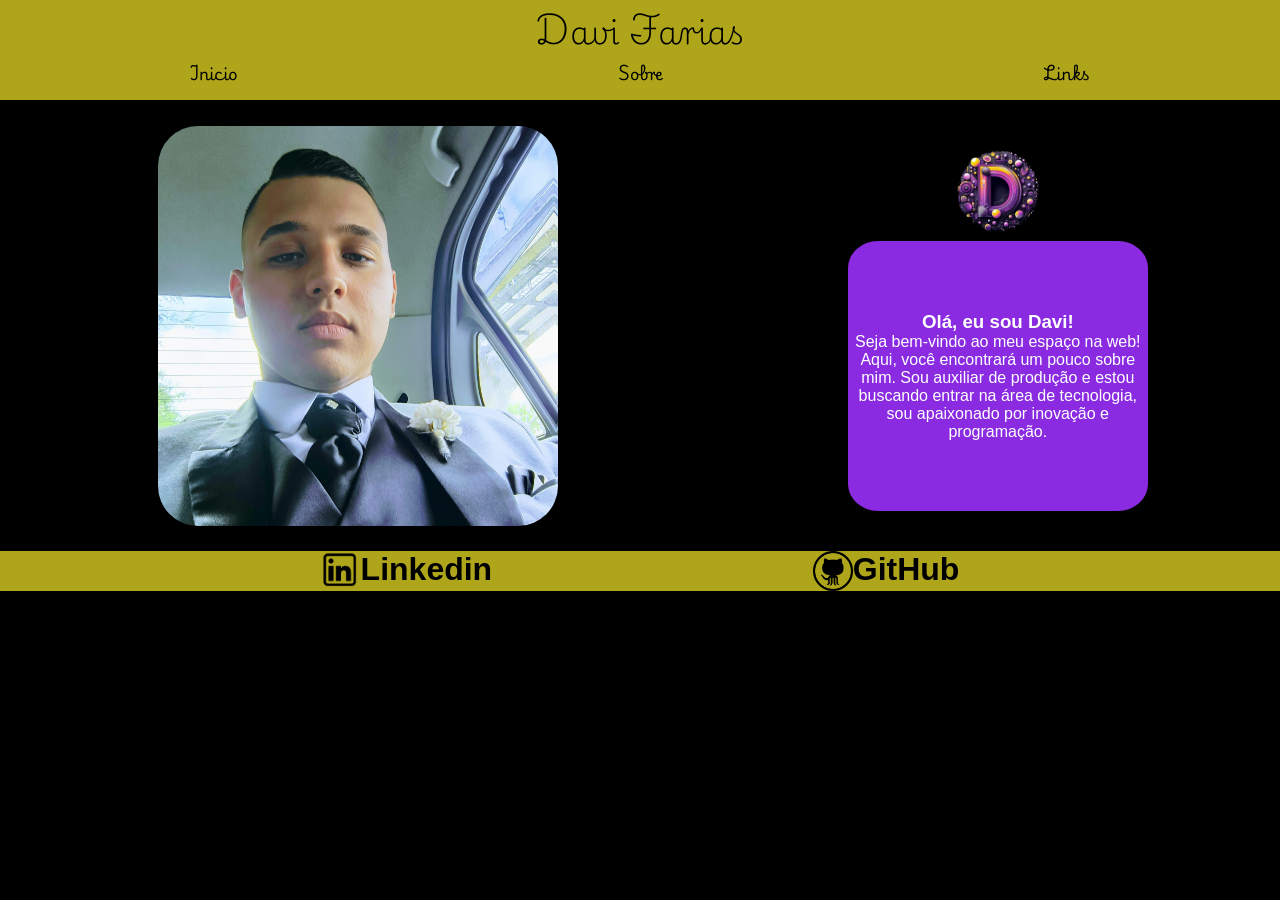
==== index.html @ 25b7ad3e "Add files via upload" ====
<!DOCTYPE html>
<html lang="pt-br">
<head>

    <meta charset="UTF-8">
    <meta name="viewport" content="width=device-width, initial-scale=1.0">
    <title>Davi Farias</title>
    <link rel="shortcut icon" href="img/Logo.png" type="image/x-icon">
    <link rel="stylesheet" href="style.css">
    <link rel="preconnect" href="https://fonts.googleapis.com">
    <link rel="preconnect" href="https://fonts.gstatic.com" crossorigin>
    <link href="https://fonts.googleapis.com/css2?family=Playwrite+HU:wght@100..400&display=swap" rel="stylesheet">

</head>

<body>

    <header>

<h1 class="topodavi">Davi Farias</h1>

<div class="topobotoes">

<a href="index.html"><h2 class="inicio">Inicio</h2></a>

<a href="sobre.html"><h2 class="sobre">Sobre</h2></a>

<a href="https://linktr.ee/DaviFariass?utm_source=linktree_admin_share"><h2 class="links">Links</h2></a>

</div>

    </header>
    
<div class="fotoetexto">

<img src="img/fotodavi.jpg" alt="" class="imagemdavi">

<div class="textoelogo">
<img src="img/Logo.png" alt="" class="logoinicio">

<div class="quadradoinicio">
    <h3>Olá, eu sou Davi!</h3>

    <p>Seja bem-vindo ao meu espaço na web! Aqui, você encontrará um pouco sobre mim. Sou auxiliar de produção e estou buscando entrar na área de tecnologia, sou apaixonado por inovação e programação.</p>
</div>
</div>
</div>

<footer>

<div class="ajustelinkedin">
    <img src="img/linkedinicon.png" alt="" class="iconlinkedin">
    <a href="https://www.linkedin.com/in/davi-farias-097b5b216/"><h1 class="linkedin">Linkedin</h1></a>
</div>

<div class="ajustegithub">
    <img src="img/iconegithub.png" alt="" class="icongit">
    <a href="https://github.com/DaviFariass?utm_medium=social&utm_source=heylink.me"><h1 class="github">GitHub</h1></a>
</div>

</footer>

</body>
</html>
---- style.css ----
*{
     margin: 0%;
    padding: 0%;
    box-sizing: border-box;
    
}

body {
    background-color: rgb(0, 0, 0);
    margin: 0%;
    padding: 0%;
    box-sizing: border-box;
}

header {
    background-color: rgb(175, 165, 27);
    width: 100%;
    height: 100px;
    margin: 0%;
    padding: 0%;
    box-sizing: border-box;
    
}

.topodavi {
    font-family: "Playwrite HU", cursive;
    font-optical-sizing: auto;
    font-weight: 200;
    font-style: normal;
    text-align: center;
  }

  .inicio {
    font-family: "Playwrite HU", cursive;
    font-weight: 500;
    font-size: medium;
  }
  .sobre{
    font-family: "Playwrite HU", cursive;
    font-weight: 500;
    font-size: medium;
  }

  .links {
    font-family: "Playwrite HU", cursive;
    font-weight: 500;
    font-size: medium;
  }

.topobotoes {
    display: flex;
    justify-content: space-around;
    align-items: flex-end;
}

a{ 
    text-decoration: none;
    color: black;
}

.imagemdavi {
    height: 400px;
    width: 400px;
    margin: 2%;
    border-radius: 10%;

}

.logoinicio {
    height: 100px;
    width: 100px;
}

.quadradoinicio {
    height: 270px;
    width: 300px;
    color: rgb(255, 255, 255);
    background-color: blueviolet;
    border-radius: 10%;
    text-align: center;
    display: flex;
    flex-direction: column;
    align-items: center;
    justify-content: center;
    font-family:'Gill Sans', 'Gill Sans MT', Calibri, 'Trebuchet MS', sans-serif;
}

.textoelogo {
    display: flex;
    flex-direction: column;
    align-items: center;
}

.fotoetexto {
    display: flex;
    justify-content:space-around;
    align-items: center;
}
  
.linkedin {
    color: rgb(0, 0, 0);
}

footer{
    display: flex;
    background-color: rgb(175, 165, 27);
    justify-content: space-evenly;
    font-family:'Gill Sans', 'Gill Sans MT', Calibri, 'Trebuchet MS', sans-serif;
}

.github {
    color: rgb(0, 0, 0);

}

.iconlinkedin {
    height: 40px;
    width: 40px;
}

.icongit {
    height: 40px;
    width: 40px;
}

.ajustelinkedin {
    display: flex;
}

.ajustegithub {
    display: flex;
}

.lateralesquerda {
    flex-direction: column;
    display: flex;
    color: white;
    font-size: x-small;
    font-family:'Gill Sans', 'Gill Sans MT', Calibri, 'Trebuchet MS', sans-serif;
    height: 120px;
    width: 160px;
    background-color: blueviolet;
    border-radius: 10%;
    align-items: center;
    justify-content: center;
}

main {
    margin: 10px;
    display: flex;
    justify-content: space-around;
    align-items: center;

}

.lateraldireita {
    display: flex;
    flex-direction: column;
    align-items: center;
    justify-content: center;
    font-size: x-small;
    color: white;
    height: 120px;
    width: 160px;
    background-color: blueviolet;
    border-radius: 10%;
    font-family:'Gill Sans', 'Gill Sans MT', Calibri, 'Trebuchet MS', sans-serif;
}

.biografia{
    display: flex;
    flex-direction: column;
    align-items: center;
    justify-content: center;
    font-size: x-small;
    color: white;
    height: 320px;
    width: 380px;
    background-color: blueviolet;
    border-radius: 10%;
    font-family:'Gill Sans', 'Gill Sans MT', Calibri, 'Trebuchet MS', sans-serif;
}

.centro{
    display: flex;
    flex-direction: column;
    align-items: center;
    justify-content: center;
    font-size: x-small;
    color: white;
    height: 200px;
    width: 170px;
    background-color: blueviolet;
    border-radius: 10%;
    font-family:'Gill Sans', 'Gill Sans MT', Calibri, 'Trebuchet MS', sans-serif;
}

.projeto{
    display: flex;
    flex-direction: column;
    align-items: center;
    justify-content: center;
    font-size: x-small;
    color: white;
    height: 200px;
    width: 170px;
    background-color: blueviolet;
    border-radius: 10%;
    font-family:'Gill Sans', 'Gill Sans MT', Calibri, 'Trebuchet MS', sans-serif;
}
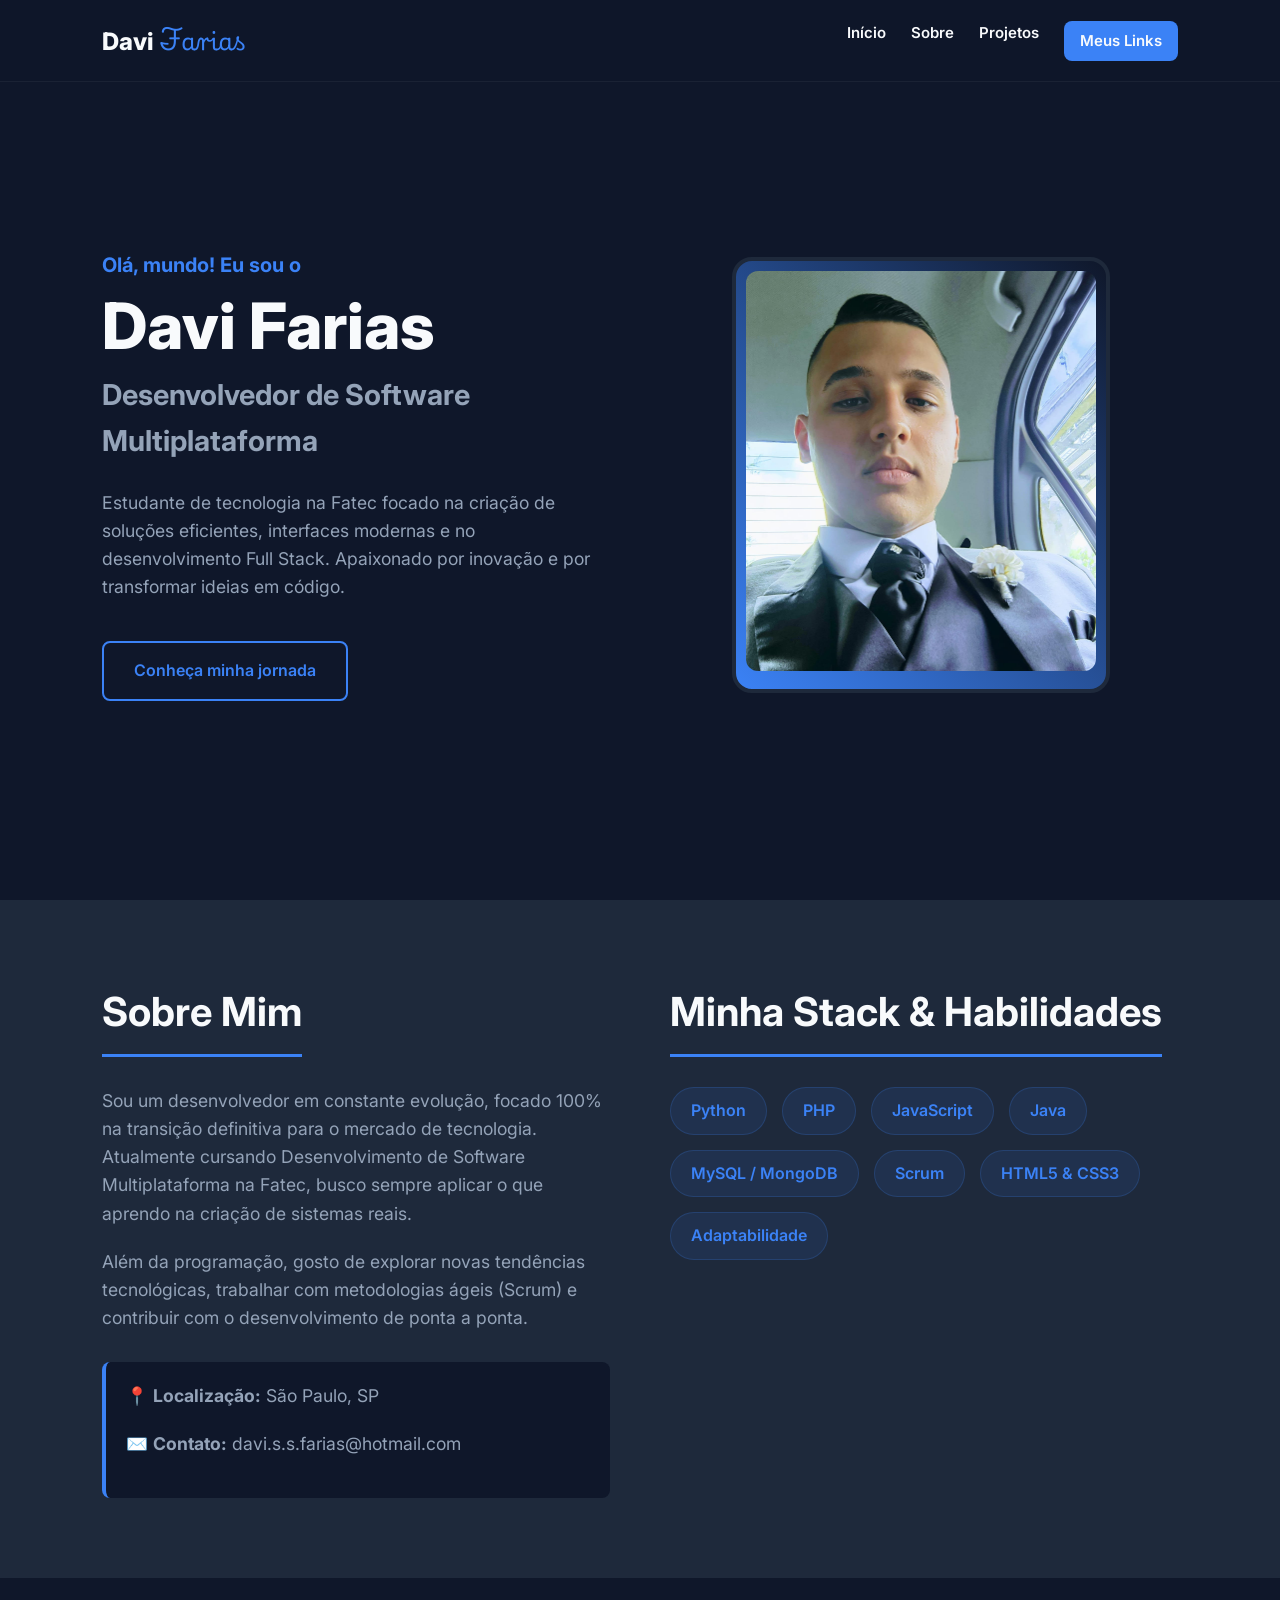
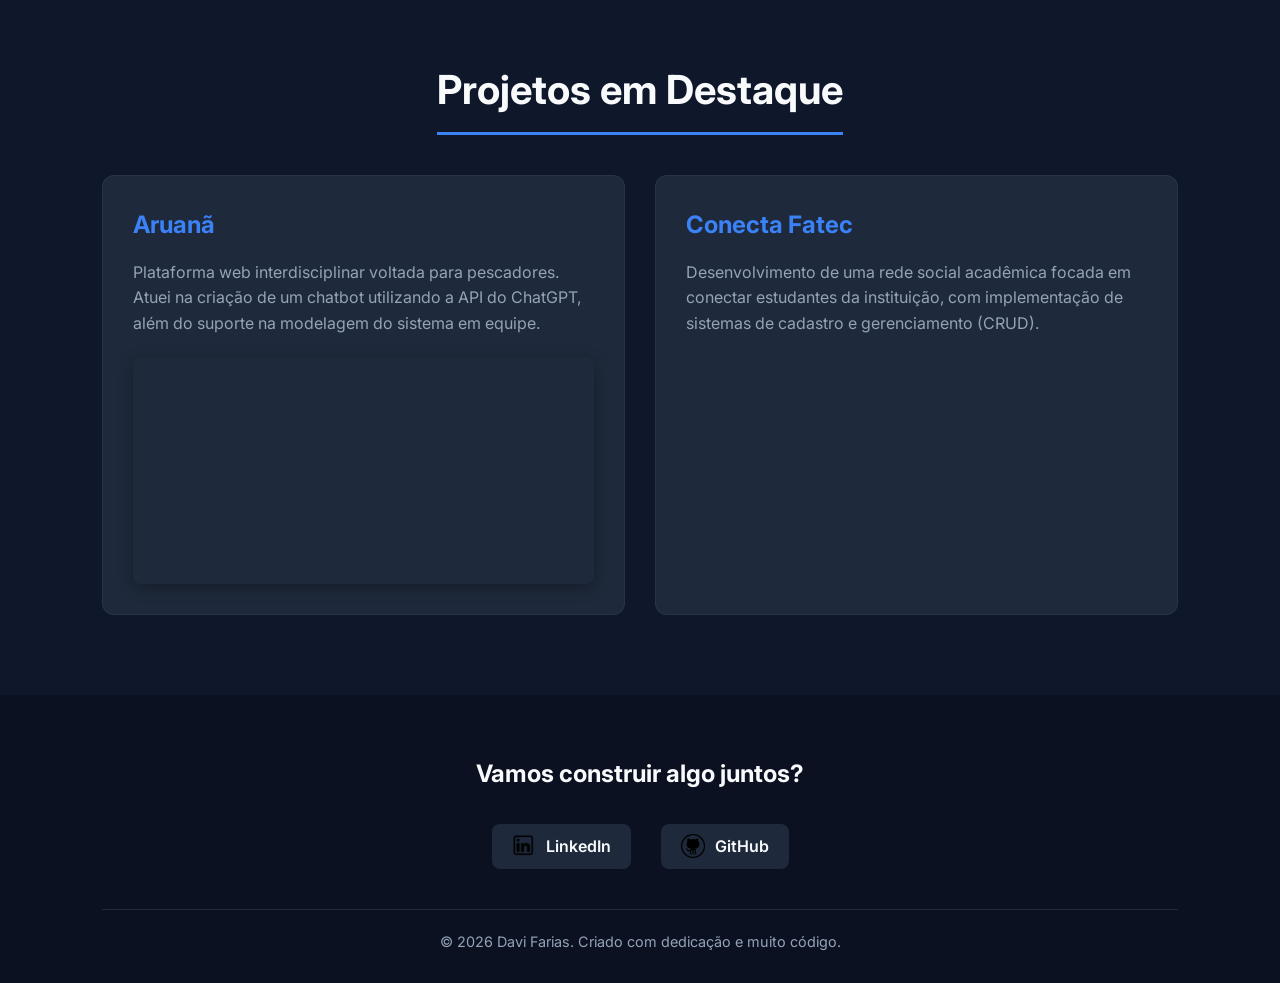
==== commit eaca4f86: "Feat: Atualiza portfólio com design moderno, nova logo e vídeo do Aruanã" ====
--- a/index.html
+++ b/index.html
@@ -1,64 +1,109 @@
 <!DOCTYPE html>
 <html lang="pt-br">
 <head>
-
     <meta charset="UTF-8">
     <meta name="viewport" content="width=device-width, initial-scale=1.0">
-    <title>Davi Farias</title>
+    <title>Davi Farias | Desenvolvedor de Software</title>
     <link rel="shortcut icon" href="img/Logo.png" type="image/x-icon">
     <link rel="stylesheet" href="style.css">
+    
     <link rel="preconnect" href="https://fonts.googleapis.com">
     <link rel="preconnect" href="https://fonts.gstatic.com" crossorigin>
-    <link href="https://fonts.googleapis.com/css2?family=Playwrite+HU:wght@100..400&display=swap" rel="stylesheet">
-
+    <link href="https://fonts.googleapis.com/css2?family=Inter:wght@300;400;600;800&family=Playwrite+HU:wght@100..400&display=swap" rel="stylesheet">
 </head>
-
 <body>
 
-    <header>
+    <header class="header-nav">
+        <h1 class="logo-text">Davi<span>Farias</span></h1>
+        <nav class="topobotoes">
+            <a href="#inicio" class="nav-link">Início</a>
+            <a href="#sobre" class="nav-link">Sobre</a>
+            <a href="#projetos" class="nav-link">Projetos</a>
+            <a href="https://linktr.ee/DaviFariass" target="_blank" class="nav-link destaque">Meus Links</a>
+        </nav>
+    </header>
 
-<h1 class="topodavi">Davi Farias</h1>
+    <section id="inicio" class="hero">
+        <div class="hero-content">
+            <div class="texto-hero">
+                <h3>Olá, mundo! Eu sou o</h3>
+                <h1 class="nome-destaque">Davi Farias</h1>
+                <h2 class="cargo-destaque">Desenvolvedor de Software Multiplataforma</h2>
+                <p>Estudante de tecnologia na Fatec focado na criação de soluções eficientes, interfaces modernas e no desenvolvimento Full Stack. Apaixonado por inovação e por transformar ideias em código.</p>
+                <a href="#sobre" class="btn-primary">Conheça minha jornada</a>
+            </div>
+            <div class="imagem-hero">
+                <div class="img-borda">
+                    <img src="img/fotodavi.jpg" alt="Foto de Davi Farias" class="imagemdavi">
+                </div>
+            </div>
+        </div>
+    </section>
 
-<div class="topobotoes">
+    <section id="sobre" class="sobre-mim">
+        <div class="container-sobre">
+            <div class="coluna-bio">
+                <h2 class="titulo-secao">Sobre Mim</h2>
+                <p>Sou um desenvolvedor em constante evolução, focado 100% na transição definitiva para o mercado de tecnologia. Atualmente cursando Desenvolvimento de Software Multiplataforma na Fatec, busco sempre aplicar o que aprendo na criação de sistemas reais.</p>
+                <p>Além da programação, gosto de explorar novas tendências tecnológicas, trabalhar com metodologias ágeis (Scrum) e contribuir com o desenvolvimento de ponta a ponta.</p>
+                
+                <div class="info-contato">
+                    <p>📍 <strong>Localização:</strong> São Paulo, SP</p>
+                    <p>✉️ <strong>Contato:</strong> davi.s.s.farias@hotmail.com</p>
+                </div>
+            </div>
 
-<a href="index.html"><h2 class="inicio">Inicio</h2></a>
+            <div class="coluna-habilidades">
+                <h2 class="titulo-secao">Minha Stack & Habilidades</h2>
+                <div class="skills-grid">
+                    <span class="skill-tag">Python</span>
+                    <span class="skill-tag">PHP</span>
+                    <span class="skill-tag">JavaScript</span>
+                    <span class="skill-tag">Java</span>
+                    <span class="skill-tag">MySQL / MongoDB</span>
+                    <span class="skill-tag">Scrum</span>
+                    <span class="skill-tag">HTML5 & CSS3</span>
+                    <span class="skill-tag">Adaptabilidade</span>
+                </div>
+            </div>
+        </div>
+    </section>
 
-<a href="sobre.html"><h2 class="sobre">Sobre</h2></a>
+    <section id="projetos" class="meus-projetos">
+        <h2 class="titulo-secao text-center">Projetos em Destaque</h2>
+        <div class="cards-projetos">
+            
+            <div class="card">
+                <h3>Aruanã</h3>
+                <p>Plataforma web interdisciplinar voltada para pescadores. Atuei na criação de um chatbot utilizando a API do ChatGPT, além do suporte na modelagem do sistema em equipe.</p>
+                
+                <div style="margin-top: 20px; border-radius: 8px; overflow: hidden; box-shadow: 0 4px 15px rgba(0,0,0,0.3);">
+                    <iframe width="100%" height="220" src="https://www.youtube.com/embed/z2SAfIHjYZk" title="Projeto Aruanã" frameborder="0" allow="accelerometer; autoplay; clipboard-write; encrypted-media; gyroscope; picture-in-picture; web-share" allowfullscreen></iframe>
+                </div>
+            </div>
 
-<a href="https://linktr.ee/DaviFariass?utm_source=linktree_admin_share"><h2 class="links">Links</h2></a>
+            <div class="card">
+                <h3>Conecta Fatec</h3>
+                <p>Desenvolvimento de uma rede social acadêmica focada em conectar estudantes da instituição, com implementação de sistemas de cadastro e gerenciamento (CRUD).</p>
+            </div>
 
-</div>
+        </div>
+    </section>
 
-    </header>
-    
-<div class="fotoetexto">
-
-<img src="img/fotodavi.jpg" alt="" class="imagemdavi">
-
-<div class="textoelogo">
-<img src="img/Logo.png" alt="" class="logoinicio">
-
-<div class="quadradoinicio">
-    <h3>Olá, eu sou Davi!</h3>
-
-    <p>Seja bem-vindo ao meu espaço na web! Aqui, você encontrará um pouco sobre mim. Sou auxiliar de produção e estou buscando entrar na área de tecnologia, sou apaixonado por inovação e programação.</p>
-</div>
-</div>
-</div>
-
-<footer>
-
-<div class="ajustelinkedin">
-    <img src="img/linkedinicon.png" alt="" class="iconlinkedin">
-    <a href="https://www.linkedin.com/in/davi-farias-097b5b216/"><h1 class="linkedin">Linkedin</h1></a>
-</div>
-
-<div class="ajustegithub">
-    <img src="img/iconegithub.png" alt="" class="icongit">
-    <a href="https://github.com/DaviFariass?utm_medium=social&utm_source=heylink.me"><h1 class="github">GitHub</h1></a>
-</div>
-
-</footer>
+    <footer>
+        <div class="footer-content">
+            <h2>Vamos construir algo juntos?</h2>
+            <div class="redes-sociais">
+                <a href="https://www.linkedin.com/in/davi-farias-097b5b216/" target="_blank" class="social-link">
+                    <img src="img/linkedinicon.png" alt="LinkedIn" class="icon"> LinkedIn
+                </a>
+                <a href="https://github.com/DaviFariass" target="_blank" class="social-link">
+                    <img src="img/iconegithub.png" alt="GitHub" class="icon"> GitHub
+                </a>
+            </div>
+            <p class="copyright">&copy; 2026 Davi Farias. Criado com dedicação e muito código.</p>
+        </div>
+    </footer>
 
 </body>
 </html>
--- a/style.css
+++ b/style.css
@@ -1,210 +1,331 @@
-*{
-     margin: 0%;
-    padding: 0%;
+/* RESET BÁSICO */
+* {
+    margin: 0;
+    padding: 0;
     box-sizing: border-box;
+    scroll-behavior: smooth;
+}
+
+:root {
+    --bg-color: #0f172a; /* Azul muito escuro */
+    --surface-color: #1e293b;
+    --primary-color: #3b82f6; /* Azul vibrante */
+    --text-main: #f8fafc;
+    --text-muted: #94a3b8;
+}
+
+body {
+    background-color: var(--bg-color);
+    color: var(--text-main);
+    font-family: 'Inter', sans-serif;
+    line-height: 1.6;
+}
+
+/* HEADER / NAVEGAÇÃO */
+.header-nav {
+    display: flex;
+    justify-content: space-between;
+    align-items: center;
+    padding: 20px 8%;
+    background-color: rgba(15, 23, 42, 0.9);
+    backdrop-filter: blur(10px);
+    position: fixed;
+    width: 100%;
+    top: 0;
+    z-index: 1000;
+    border-bottom: 1px solid rgba(255,255,255,0.05);
+}
+
+.logo-text {
+    font-size: 24px;
+    font-weight: 800;
+}
+
+.logo-text span {
+    color: var(--primary-color);
+    font-family: 'Playwrite HU', cursive;
+    margin-left: 5px;
+    font-weight: normal;
+}
+
+.topobotoes {
+    display: flex;
+    gap: 25px;
+}
+
+.nav-link {
+    color: var(--text-main);
+    text-decoration: none;
+    font-weight: 600;
+    font-size: 15px;
+    transition: 0.3s;
+}
+
+.nav-link:hover {
+    color: var(--primary-color);
+}
+
+.nav-link.destaque {
+    background-color: var(--primary-color);
+    padding: 8px 16px;
+    border-radius: 8px;
+}
+
+.nav-link.destaque:hover {
+    background-color: #2563eb;
+    color: white;
+}
+
+/* SEÇÃO HERO (INÍCIO) */
+.hero {
+    min-height: 100vh;
+    display: flex;
+    align-items: center;
+    padding: 100px 8% 50px;
+}
+
+.hero-content {
+    display: flex;
+    align-items: center;
+    justify-content: space-between;
+    width: 100%;
+    gap: 50px;
+}
+
+.texto-hero {
+    flex: 1;
+}
+
+.texto-hero h3 {
+    color: var(--primary-color);
+    font-size: 20px;
+    margin-bottom: 10px;
+}
+
+.nome-destaque {
+    font-size: 4rem;
+    font-weight: 800;
+    line-height: 1.1;
+    margin-bottom: 10px;
+}
+
+.cargo-destaque {
+    font-size: 1.8rem;
+    color: var(--text-muted);
+    margin-bottom: 25px;
+}
+
+.texto-hero p {
+    font-size: 1.1rem;
+    color: var(--text-muted);
+    margin-bottom: 40px;
+    max-width: 600px;
+}
+
+.btn-primary {
+    display: inline-block;
+    padding: 15px 30px;
+    background-color: transparent;
+    border: 2px solid var(--primary-color);
+    color: var(--primary-color);
+    text-decoration: none;
+    font-weight: 600;
+    border-radius: 8px;
+    transition: 0.3s;
+}
+
+.btn-primary:hover {
+    background-color: var(--primary-color);
+    color: white;
+    box-shadow: 0 0 20px rgba(59, 130, 246, 0.4);
+}
+
+.imagem-hero {
+    flex: 1;
+    display: flex;
+    justify-content: center;
+}
+
+.img-borda {
+    border: 4px solid var(--surface-color);
+    border-radius: 20px;
+    padding: 10px;
+    background: linear-gradient(45deg, var(--primary-color), transparent);
+}
+
+.imagemdavi {
+    width: 350px;
+    height: 400px;
+    object-fit: cover;
+    border-radius: 12px;
+}
+
+/* TÍTULOS DE SEÇÃO */
+.titulo-secao {
+    font-size: 2.5rem;
+    margin-bottom: 30px;
+    color: var(--text-main);
+    border-bottom: 3px solid var(--primary-color);
+    display: inline-block;
+    padding-bottom: 10px;
+}
+
+.text-center {
+    display: block;
+    text-align: center;
+    margin: 0 auto 40px;
+    width: fit-content;
+}
+
+/* SOBRE MIM */
+.sobre-mim {
+    padding: 80px 8%;
+    background-color: var(--surface-color);
+}
+
+.container-sobre {
+    display: flex;
+    gap: 60px;
+}
+
+.coluna-bio, .coluna-habilidades {
+    flex: 1;
+}
+
+.coluna-bio p {
+    color: var(--text-muted);
+    margin-bottom: 20px;
+    font-size: 1.1rem;
+}
+
+.info-contato {
+    margin-top: 30px;
+    background-color: var(--bg-color);
+    padding: 20px;
+    border-radius: 8px;
+    border-left: 4px solid var(--primary-color);
+}
+
+.skills-grid {
+    display: flex;
+    flex-wrap: wrap;
+    gap: 15px;
+}
+
+.skill-tag {
+    background-color: rgba(59, 130, 246, 0.1);
+    color: var(--primary-color);
+    padding: 10px 20px;
+    border-radius: 50px;
+    font-weight: 600;
+    border: 1px solid rgba(59, 130, 246, 0.2);
+    transition: 0.3s;
+}
+
+.skill-tag:hover {
+    background-color: var(--primary-color);
+    color: white;
+    transform: translateY(-3px);
+}
+
+/* PROJETOS */
+.meus-projetos {
+    padding: 80px 8%;
+}
+
+.cards-projetos {
+    display: grid;
+    grid-template-columns: repeat(auto-fit, minmax(300px, 1fr));
+    gap: 30px;
+}
+
+.card {
+    background-color: var(--surface-color);
+    padding: 30px;
+    border-radius: 12px;
+    transition: 0.3s;
+    border: 1px solid rgba(255,255,255,0.05);
+}
+
+.card:hover {
+    transform: translateY(-10px);
+    border-color: var(--primary-color);
+    box-shadow: 0 10px 30px rgba(0,0,0,0.5);
+}
+
+.card h3 {
+    color: var(--primary-color);
+    margin-bottom: 15px;
+    font-size: 1.5rem;
+}
+
+.card p {
+    color: var(--text-muted);
+}
+
+/* FOOTER */
+footer {
+    background-color: #0b1120;
+    padding: 60px 8% 30px;
+    text-align: center;
+}
+
+.footer-content h2 {
+    margin-bottom: 30px;
+}
+
+.redes-sociais {
+    display: flex;
+    justify-content: center;
+    gap: 30px;
+    margin-bottom: 40px;
+}
+
+.social-link {
+    display: flex;
+    align-items: center;
+    gap: 10px;
+    color: var(--text-main);
+    text-decoration: none;
+    font-weight: 600;
+    padding: 10px 20px;
+    background-color: var(--surface-color);
+    border-radius: 8px;
+    transition: 0.3s;
+}
+
+.social-link:hover {
+    background-color: var(--primary-color);
+}
+
+.icon {
+    width: 24px;
+    height: 24px;
+}
+
+.copyright {
+    color: var(--text-muted);
+    font-size: 0.9rem;
+    border-top: 1px solid rgba(255,255,255,0.1);
+    padding-top: 20px;
+}
+
+/* RESPONSIVIDADE (Para Celular) */
+@media (max-width: 768px) {
+    .hero-content, .container-sobre {
+        flex-direction: column;
+    }
     
-}
-
-body {
-    background-color: rgb(0, 0, 0);
-    margin: 0%;
-    padding: 0%;
-    box-sizing: border-box;
-}
-
-header {
-    background-color: rgb(175, 165, 27);
-    width: 100%;
-    height: 100px;
-    margin: 0%;
-    padding: 0%;
-    box-sizing: border-box;
+    .nome-destaque {
+        font-size: 2.5rem;
+    }
     
-}
-
-.topodavi {
-    font-family: "Playwrite HU", cursive;
-    font-optical-sizing: auto;
-    font-weight: 200;
-    font-style: normal;
-    text-align: center;
-  }
-
-  .inicio {
-    font-family: "Playwrite HU", cursive;
-    font-weight: 500;
-    font-size: medium;
-  }
-  .sobre{
-    font-family: "Playwrite HU", cursive;
-    font-weight: 500;
-    font-size: medium;
-  }
-
-  .links {
-    font-family: "Playwrite HU", cursive;
-    font-weight: 500;
-    font-size: medium;
-  }
-
-.topobotoes {
-    display: flex;
-    justify-content: space-around;
-    align-items: flex-end;
-}
-
-a{ 
-    text-decoration: none;
-    color: black;
-}
-
-.imagemdavi {
-    height: 400px;
-    width: 400px;
-    margin: 2%;
-    border-radius: 10%;
-
-}
-
-.logoinicio {
-    height: 100px;
-    width: 100px;
-}
-
-.quadradoinicio {
-    height: 270px;
-    width: 300px;
-    color: rgb(255, 255, 255);
-    background-color: blueviolet;
-    border-radius: 10%;
-    text-align: center;
-    display: flex;
-    flex-direction: column;
-    align-items: center;
-    justify-content: center;
-    font-family:'Gill Sans', 'Gill Sans MT', Calibri, 'Trebuchet MS', sans-serif;
-}
-
-.textoelogo {
-    display: flex;
-    flex-direction: column;
-    align-items: center;
-}
-
-.fotoetexto {
-    display: flex;
-    justify-content:space-around;
-    align-items: center;
-}
-  
-.linkedin {
-    color: rgb(0, 0, 0);
-}
-
-footer{
-    display: flex;
-    background-color: rgb(175, 165, 27);
-    justify-content: space-evenly;
-    font-family:'Gill Sans', 'Gill Sans MT', Calibri, 'Trebuchet MS', sans-serif;
-}
-
-.github {
-    color: rgb(0, 0, 0);
-
-}
-
-.iconlinkedin {
-    height: 40px;
-    width: 40px;
-}
-
-.icongit {
-    height: 40px;
-    width: 40px;
-}
-
-.ajustelinkedin {
-    display: flex;
-}
-
-.ajustegithub {
-    display: flex;
-}
-
-.lateralesquerda {
-    flex-direction: column;
-    display: flex;
-    color: white;
-    font-size: x-small;
-    font-family:'Gill Sans', 'Gill Sans MT', Calibri, 'Trebuchet MS', sans-serif;
-    height: 120px;
-    width: 160px;
-    background-color: blueviolet;
-    border-radius: 10%;
-    align-items: center;
-    justify-content: center;
-}
-
-main {
-    margin: 10px;
-    display: flex;
-    justify-content: space-around;
-    align-items: center;
-
-}
-
-.lateraldireita {
-    display: flex;
-    flex-direction: column;
-    align-items: center;
-    justify-content: center;
-    font-size: x-small;
-    color: white;
-    height: 120px;
-    width: 160px;
-    background-color: blueviolet;
-    border-radius: 10%;
-    font-family:'Gill Sans', 'Gill Sans MT', Calibri, 'Trebuchet MS', sans-serif;
-}
-
-.biografia{
-    display: flex;
-    flex-direction: column;
-    align-items: center;
-    justify-content: center;
-    font-size: x-small;
-    color: white;
-    height: 320px;
-    width: 380px;
-    background-color: blueviolet;
-    border-radius: 10%;
-    font-family:'Gill Sans', 'Gill Sans MT', Calibri, 'Trebuchet MS', sans-serif;
-}
-
-.centro{
-    display: flex;
-    flex-direction: column;
-    align-items: center;
-    justify-content: center;
-    font-size: x-small;
-    color: white;
-    height: 200px;
-    width: 170px;
-    background-color: blueviolet;
-    border-radius: 10%;
-    font-family:'Gill Sans', 'Gill Sans MT', Calibri, 'Trebuchet MS', sans-serif;
-}
-
-.projeto{
-    display: flex;
-    flex-direction: column;
-    align-items: center;
-    justify-content: center;
-    font-size: x-small;
-    color: white;
-    height: 200px;
-    width: 170px;
-    background-color: blueviolet;
-    border-radius: 10%;
-    font-family:'Gill Sans', 'Gill Sans MT', Calibri, 'Trebuchet MS', sans-serif;
+    .topobotoes {
+        display: none; /* Em um projeto real, aqui entraria um Menu Hambúrguer */
+    }
+    
+    .imagemdavi {
+        width: 100%;
+        height: auto;
+    }
 }
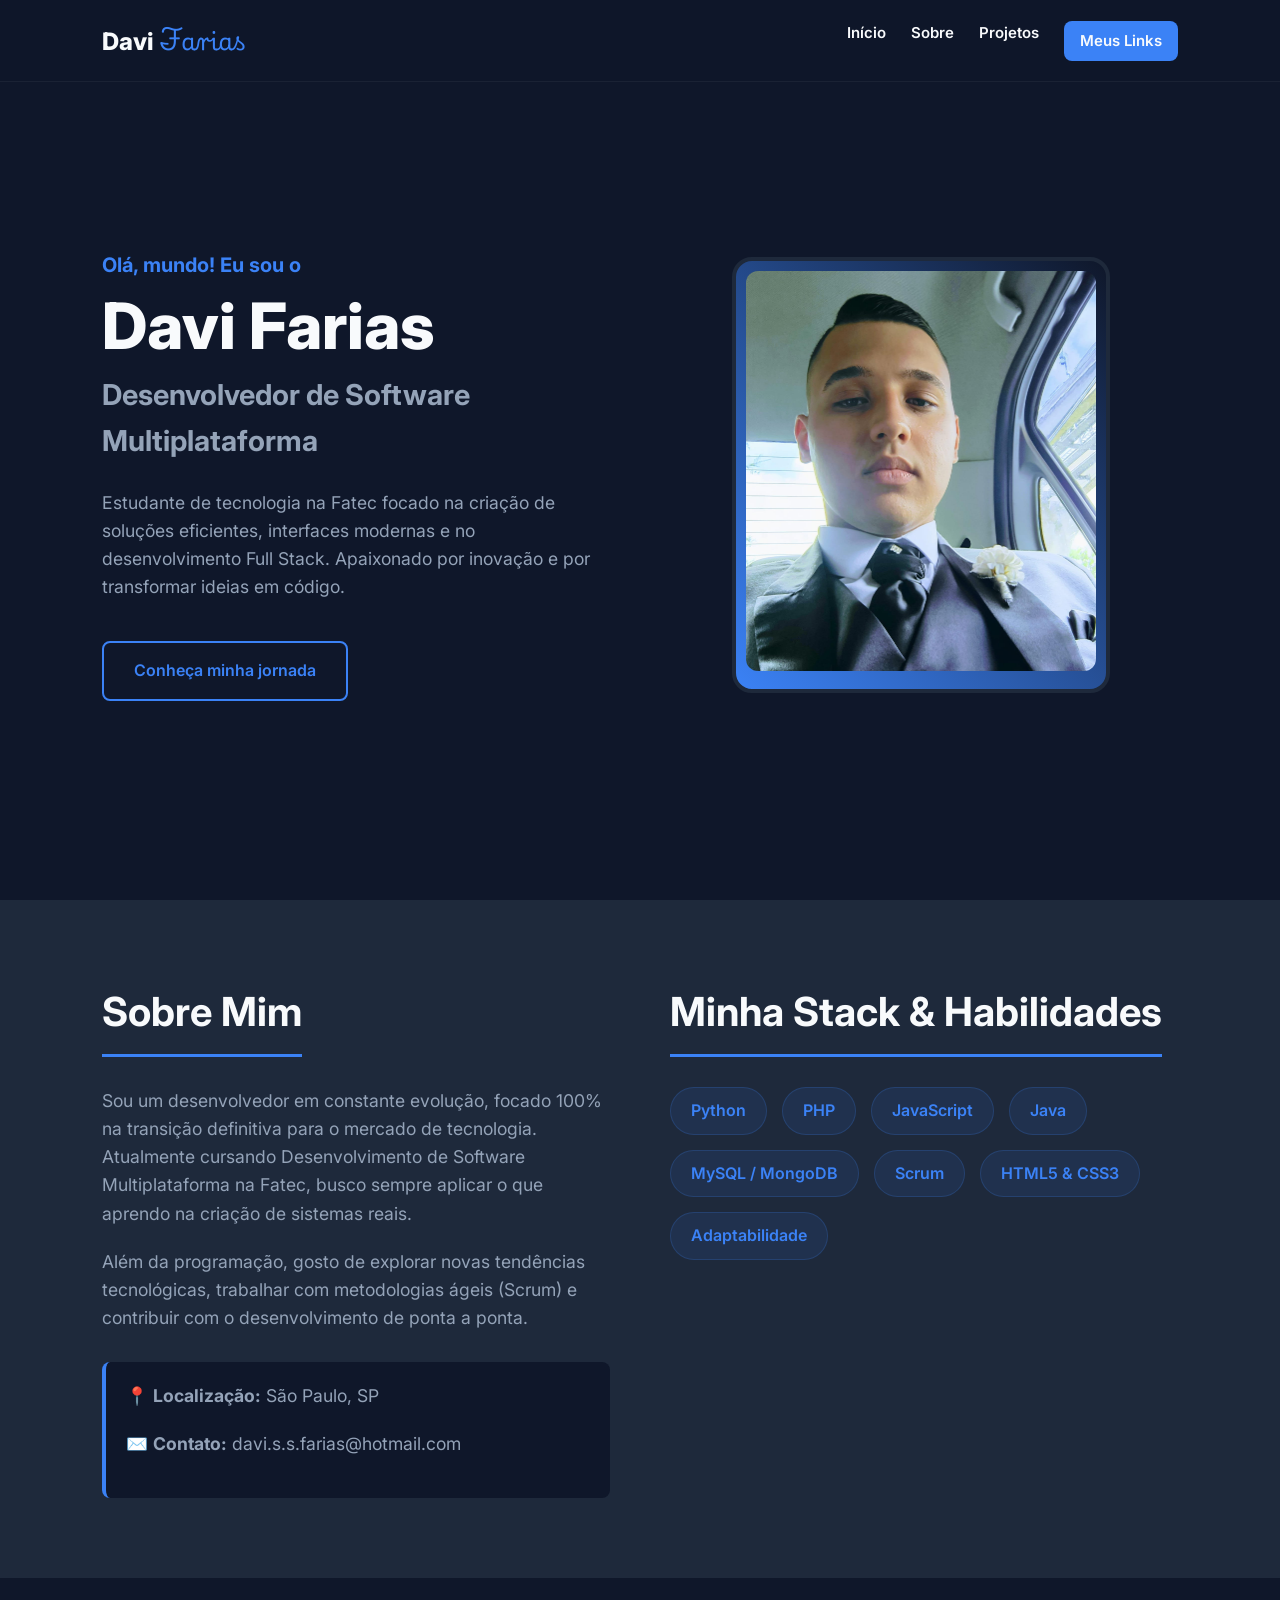
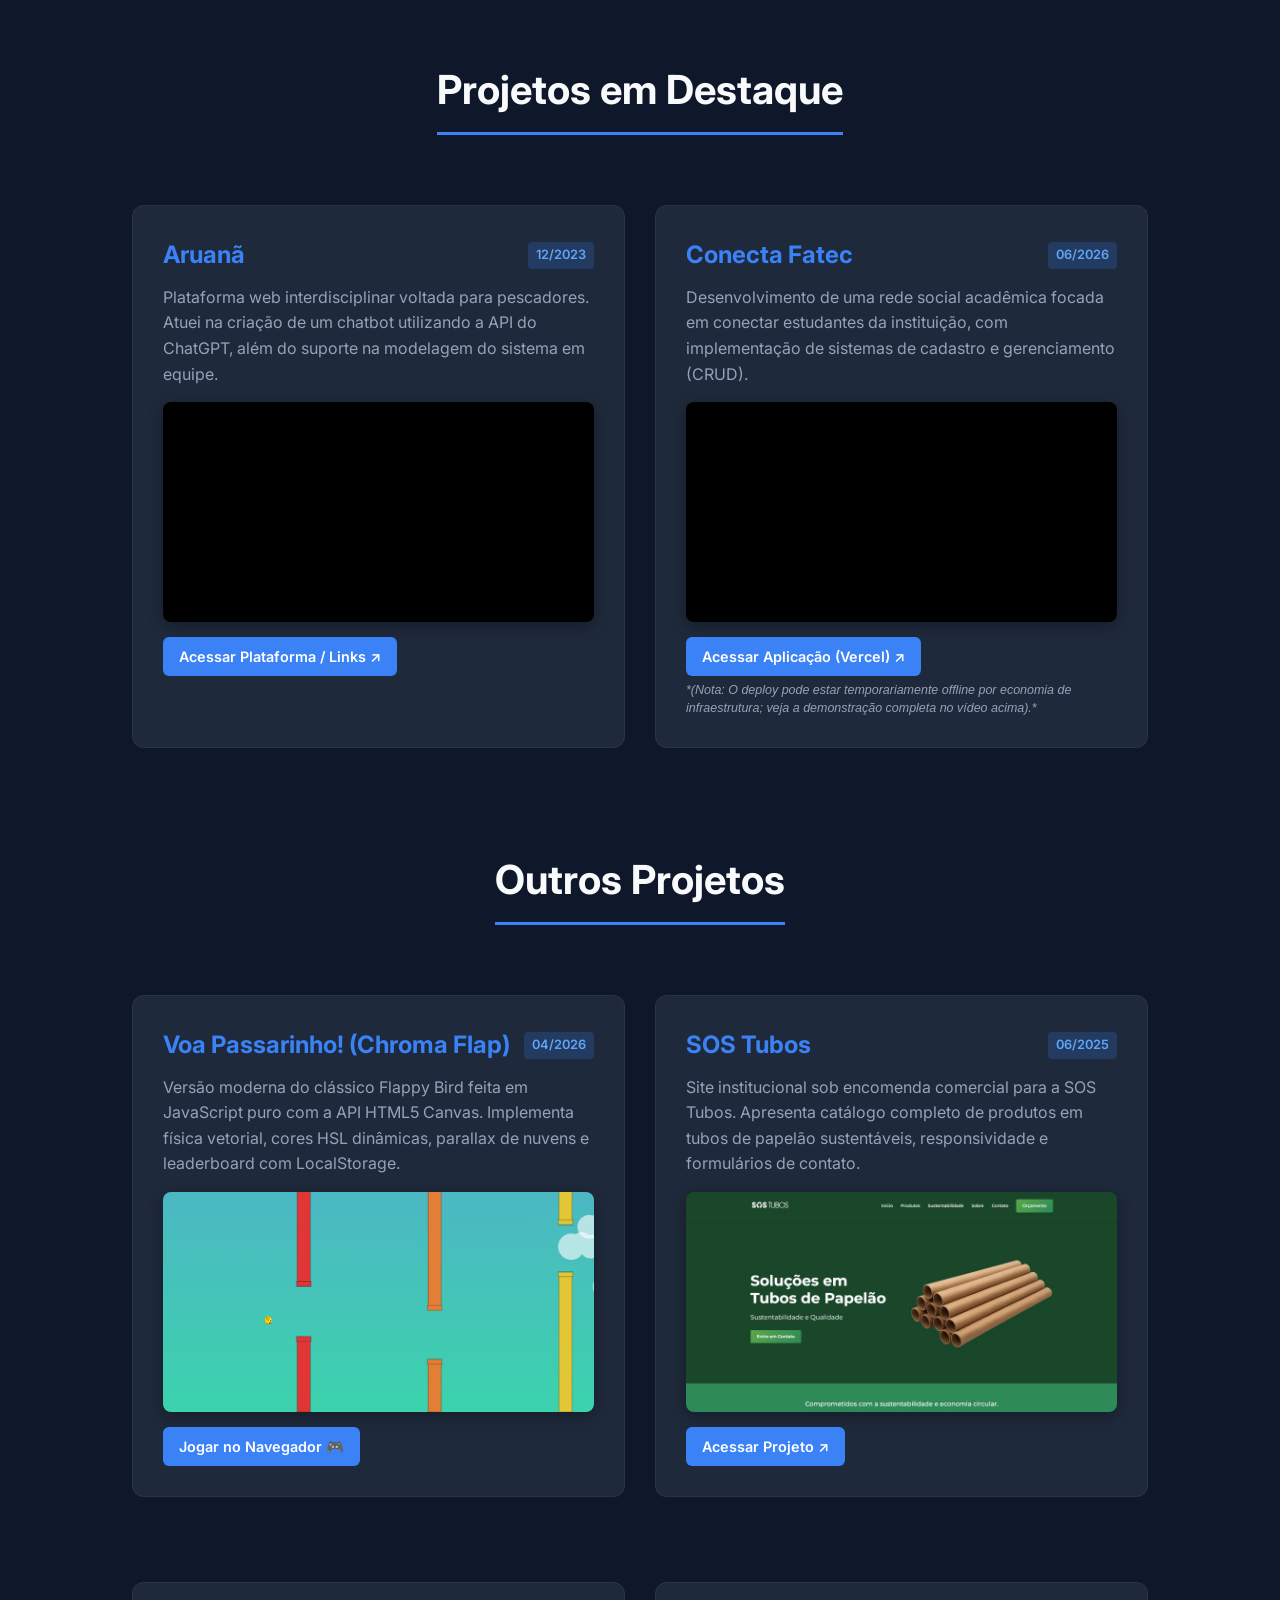
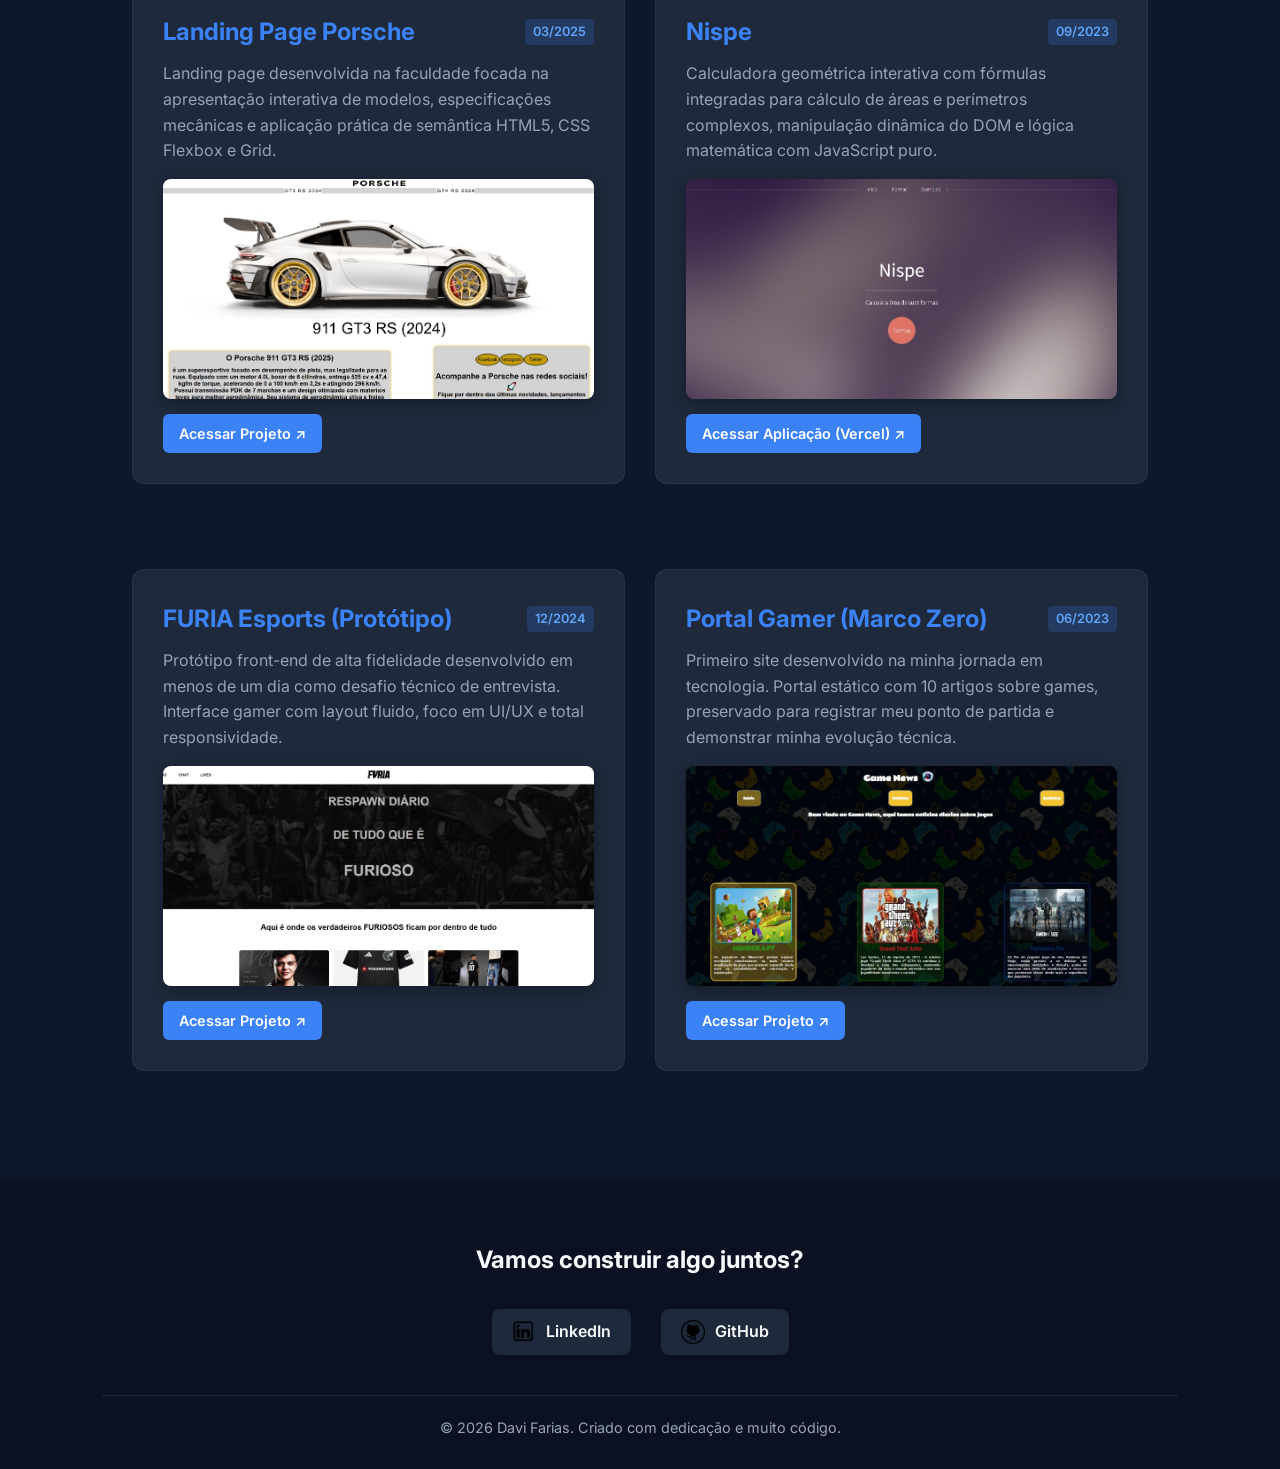
==== commit c585308c: "feat: atualiza secao de projetos com novo layout em pares e novos cases" ====
--- a/index.html
+++ b/index.html
@@ -13,6 +13,7 @@
 </head>
 <body>
 
+    <!-- CABEÇALHO -->
     <header class="header-nav">
         <h1 class="logo-text">Davi<span>Farias</span></h1>
         <nav class="topobotoes">
@@ -23,6 +24,7 @@
         </nav>
     </header>
 
+    <!-- HERO / INÍCIO -->
     <section id="inicio" class="hero">
         <div class="hero-content">
             <div class="texto-hero">
@@ -40,6 +42,7 @@
         </div>
     </section>
 
+    <!-- SOBRE MIM -->
     <section id="sobre" class="sobre-mim">
         <div class="container-sobre">
             <div class="coluna-bio">
@@ -69,27 +72,173 @@
         </div>
     </section>
 
+    <!-- SEÇÃO DE PROJETOS -->
     <section id="projetos" class="meus-projetos">
+        
+        <!-- PROJETOS EM DESTAQUE (COM VÍDEO) -->
         <h2 class="titulo-secao text-center">Projetos em Destaque</h2>
         <div class="cards-projetos">
             
-            <div class="card">
-                <h3>Aruanã</h3>
+            <!-- 1. ARUANÃ -->
+            <div class="card">
+                <div style="display: flex; justify-content: space-between; align-items: center; margin-bottom: 10px;">
+                    <h3 style="margin: 0;">Aruanã</h3>
+                    <span style="font-size: 0.8rem; background: rgba(59, 130, 246, 0.2); color: #60a5fa; padding: 3px 8px; border-radius: 4px; font-weight: 600;">12/2023</span>
+                </div>
                 <p>Plataforma web interdisciplinar voltada para pescadores. Atuei na criação de um chatbot utilizando a API do ChatGPT, além do suporte na modelagem do sistema em equipe.</p>
                 
-                <div style="margin-top: 20px; border-radius: 8px; overflow: hidden; box-shadow: 0 4px 15px rgba(0,0,0,0.3);">
-                    <iframe width="100%" height="220" src="https://www.youtube.com/embed/z2SAfIHjYZk" title="Projeto Aruanã" frameborder="0" allow="accelerometer; autoplay; clipboard-write; encrypted-media; gyroscope; picture-in-picture; web-share" allowfullscreen></iframe>
-                </div>
-            </div>
-
-            <div class="card">
-                <h3>Conecta Fatec</h3>
+                <div style="margin-top: 15px; border-radius: 8px; overflow: hidden; box-shadow: 0 4px 15px rgba(0,0,0,0.3); height: 220px; background: #000;">
+                    <iframe width="100%" height="100%" src="https://www.youtube.com/embed/z2SAfIHjYZk" title="Aruanã" frameborder="0" allow="accelerometer; autoplay; clipboard-write; encrypted-media; gyroscope; picture-in-picture" style="display: block; width: 100%; height: 100%; border: 0;" allowfullscreen></iframe>
+                </div>
+
+                <div style="margin-top: 15px;">
+                    <a href="https://linktr.ee/aruana8" target="_blank" style="display: inline-block; padding: 8px 16px; background-color: #3b82f6; color: #ffffff; text-decoration: none; border-radius: 6px; font-weight: 600; font-size: 0.9rem;">Acessar Plataforma / Links ↗</a>
+                </div>
+            </div>
+
+            <!-- 2. CONECTA FATEC -->
+            <div class="card">
+                <div style="display: flex; justify-content: space-between; align-items: center; margin-bottom: 10px;">
+                    <h3 style="margin: 0;">Conecta Fatec</h3>
+                    <span style="font-size: 0.8rem; background: rgba(59, 130, 246, 0.2); color: #60a5fa; padding: 3px 8px; border-radius: 4px; font-weight: 600;">06/2026</span>
+                </div>
                 <p>Desenvolvimento de uma rede social acadêmica focada em conectar estudantes da instituição, com implementação de sistemas de cadastro e gerenciamento (CRUD).</p>
-            </div>
-
-        </div>
+                
+                <div style="margin-top: 15px; border-radius: 8px; overflow: hidden; box-shadow: 0 4px 15px rgba(0,0,0,0.3); height: 220px; background: #000;">
+                    <iframe width="100%" height="100%" src="https://www.youtube.com/embed/TXHYZd38gHM" title="Conecta Fatec" frameborder="0" allow="accelerometer; autoplay; clipboard-write; encrypted-media; gyroscope; picture-in-picture" style="display: block; width: 100%; height: 100%; border: 0;" allowfullscreen></iframe>
+                </div>
+
+                <div style="margin-top: 15px;">
+                    <a href="https://conecta-frontend-bice.vercel.app/" target="_blank" style="display: inline-block; padding: 8px 16px; background-color: #3b82f6; color: #ffffff; text-decoration: none; border-radius: 6px; font-weight: 600; font-size: 0.9rem;">Acessar Aplicação (Vercel) ↗</a>
+                    <p style="font-size: 0.78rem; color: #94a3b8; margin-top: 6px; font-style: italic; line-height: 1.4;">*(Nota: O deploy pode estar temporariamente offline por economia de infraestrutura; veja a demonstração completa no vídeo acima).*</p>
+                </div>
+            </div>
+
+        </div>
+
+        <!-- OUTROS PROJETOS -->
+        <h2 class="titulo-secao text-center" style="margin-top: 70px;">Outros Projetos</h2>
+        
+        <!-- LINHA 1 DE OUTROS PROJETOS -->
+        <div class="cards-projetos">
+
+            <!-- 3. VOA PASSARINHO! -->
+            <div class="card">
+                <div style="display: flex; justify-content: space-between; align-items: center; margin-bottom: 10px;">
+                    <h3 style="margin: 0;">Voa Passarinho! (Chroma Flap)</h3>
+                    <span style="font-size: 0.8rem; background: rgba(59, 130, 246, 0.2); color: #60a5fa; padding: 3px 8px; border-radius: 4px; font-weight: 600;">04/2026</span>
+                </div>
+                <p>Versão moderna do clássico Flappy Bird feita em JavaScript puro com a API HTML5 Canvas. Implementa física vetorial, cores HSL dinâmicas, parallax de nuvens e leaderboard com LocalStorage.</p>
+                
+                <div style="margin-top: 15px; border-radius: 8px; overflow: hidden; box-shadow: 0 4px 15px rgba(0,0,0,0.3); height: 220px;">
+                    <img src="img/voa-passarinho.png" alt="Jogo Voa Passarinho" style="width: 100%; height: 100%; object-fit: cover; display: block;">
+                </div>
+
+                <div style="margin-top: 15px;">
+                    <a href="https://davifariass.github.io/flappy-bird-game/bird-game/" target="_blank" style="display: inline-block; padding: 8px 16px; background-color: #3b82f6; color: #ffffff; text-decoration: none; border-radius: 6px; font-weight: 600; font-size: 0.9rem;">Jogar no Navegador 🎮</a>
+                </div>
+            </div>
+
+            <!-- 4. SOS TUBOS -->
+            <div class="card">
+                <div style="display: flex; justify-content: space-between; align-items: center; margin-bottom: 10px;">
+                    <h3 style="margin: 0;">SOS Tubos</h3>
+                    <span style="font-size: 0.8rem; background: rgba(59, 130, 246, 0.2); color: #60a5fa; padding: 3px 8px; border-radius: 4px; font-weight: 600;">06/2025</span>
+                </div>
+                <p>Site institucional sob encomenda comercial para a SOS Tubos. Apresenta catálogo completo de produtos em tubos de papelão sustentáveis, responsividade e formulários de contato.</p>
+                
+                <div style="margin-top: 15px; border-radius: 8px; overflow: hidden; box-shadow: 0 4px 15px rgba(0,0,0,0.3); height: 220px;">
+                    <img src="img/sos-tubos.jfif" alt="SOS Tubos" style="width: 100%; height: 100%; object-fit: cover; display: block;">
+                </div>
+
+                <div style="margin-top: 15px;">
+                    <a href="https://davifariass.github.io/Projeto-SOS-tubos/" target="_blank" style="display: inline-block; padding: 8px 16px; background-color: #3b82f6; color: #ffffff; text-decoration: none; border-radius: 6px; font-weight: 600; font-size: 0.9rem;">Acessar Projeto ↗</a>
+                </div>
+            </div>
+
+        </div>
+
+        <!-- LINHA 2 DE OUTROS PROJETOS -->
+        <div class="cards-projetos" style="margin-top: 25px;">
+
+            <!-- 5. PORSCHE -->
+            <div class="card">
+                <div style="display: flex; justify-content: space-between; align-items: center; margin-bottom: 10px;">
+                    <h3 style="margin: 0;">Landing Page Porsche</h3>
+                    <span style="font-size: 0.8rem; background: rgba(59, 130, 246, 0.2); color: #60a5fa; padding: 3px 8px; border-radius: 4px; font-weight: 600;">03/2025</span>
+                </div>
+                <p>Landing page desenvolvida na faculdade focada na apresentação interativa de modelos, especificações mecânicas e aplicação prática de semântica HTML5, CSS Flexbox e Grid.</p>
+                
+                <div style="margin-top: 15px; border-radius: 8px; overflow: hidden; box-shadow: 0 4px 15px rgba(0,0,0,0.3); height: 220px;">
+                    <img src="img/porsche.jfif" alt="Porsche" style="width: 100%; height: 100%; object-fit: cover; display: block;">
+                </div>
+
+                <div style="margin-top: 15px;">
+                    <a href="https://davifariass.github.io/SitePorsche/" target="_blank" style="display: inline-block; padding: 8px 16px; background-color: #3b82f6; color: #ffffff; text-decoration: none; border-radius: 6px; font-weight: 600; font-size: 0.9rem;">Acessar Projeto ↗</a>
+                </div>
+            </div>
+
+            <!-- 6. NISPE -->
+            <div class="card">
+                <div style="display: flex; justify-content: space-between; align-items: center; margin-bottom: 10px;">
+                    <h3 style="margin: 0;">Nispe</h3>
+                    <span style="font-size: 0.8rem; background: rgba(59, 130, 246, 0.2); color: #60a5fa; padding: 3px 8px; border-radius: 4px; font-weight: 600;">09/2023</span>
+                </div>
+                <p>Calculadora geométrica interativa com fórmulas integradas para cálculo de áreas e perímetros complexos, manipulação dinâmica do DOM e lógica matemática com JavaScript puro.</p>
+                
+                <div style="margin-top: 15px; border-radius: 8px; overflow: hidden; box-shadow: 0 4px 15px rgba(0,0,0,0.3); height: 220px;">
+                    <img src="img/nispe.jfif" alt="Nispe" style="width: 100%; height: 100%; object-fit: cover; display: block;">
+                </div>
+
+                <div style="margin-top: 15px;">
+                    <a href="https://formas-geom-tricas.vercel.app/" target="_blank" style="display: inline-block; padding: 8px 16px; background-color: #3b82f6; color: #ffffff; text-decoration: none; border-radius: 6px; font-weight: 600; font-size: 0.9rem;">Acessar Aplicação (Vercel) ↗</a>
+                </div>
+            </div>
+
+        </div>
+
+        <!-- LINHA 3 DE OUTROS PROJETOS (FURIA + MARCO ZERO) -->
+        <div class="cards-projetos" style="margin-top: 25px;">
+
+            <!-- 7. FURIA ESPORTS -->
+            <div class="card">
+                <div style="display: flex; justify-content: space-between; align-items: center; margin-bottom: 10px;">
+                    <h3 style="margin: 0;">FURIA Esports (Protótipo)</h3>
+                    <span style="font-size: 0.8rem; background: rgba(59, 130, 246, 0.2); color: #60a5fa; padding: 3px 8px; border-radius: 4px; font-weight: 600;">12/2024</span>
+                </div>
+                <p>Protótipo front-end de alta fidelidade desenvolvido em menos de um dia como desafio técnico de entrevista. Interface gamer com layout fluido, foco em UI/UX e total responsividade.</p>
+                
+                <div style="margin-top: 15px; border-radius: 8px; overflow: hidden; box-shadow: 0 4px 15px rgba(0,0,0,0.3); height: 220px;">
+                    <img src="img/furia.jfif" alt="FURIA" style="width: 100%; height: 100%; object-fit: cover; display: block;">
+                </div>
+
+                <div style="margin-top: 15px;">
+                    <a href="https://davifariass.github.io/prot-tipo-FURIA/" target="_blank" style="display: inline-block; padding: 8px 16px; background-color: #3b82f6; color: #ffffff; text-decoration: none; border-radius: 6px; font-weight: 600; font-size: 0.9rem;">Acessar Projeto ↗</a>
+                </div>
+            </div>
+
+            <!-- 8. PORTAL GAMER (MARCO ZERO) -->
+            <div class="card">
+                <div style="display: flex; justify-content: space-between; align-items: center; margin-bottom: 10px;">
+                    <h3 style="margin: 0;">Portal Gamer (Marco Zero)</h3>
+                    <span style="font-size: 0.8rem; background: rgba(59, 130, 246, 0.2); color: #60a5fa; padding: 3px 8px; border-radius: 4px; font-weight: 600;">06/2023</span>
+                </div>
+                <p>Primeiro site desenvolvido na minha jornada em tecnologia. Portal estático com 10 artigos sobre games, preservado para registrar meu ponto de partida e demonstrar minha evolução técnica.</p>
+                
+                <div style="margin-top: 15px; border-radius: 8px; overflow: hidden; box-shadow: 0 4px 15px rgba(0,0,0,0.3); height: 220px;">
+                    <img src="img/primeiroprojeto.jfif" alt="Portal Gamer Marco Zero" style="width: 100%; height: 100%; object-fit: cover; display: block;">
+                </div>
+
+                <div style="margin-top: 15px;">
+                    <a href="https://davifariass.github.io/index/" target="_blank" style="display: inline-block; padding: 8px 16px; background-color: #3b82f6; color: #ffffff; text-decoration: none; border-radius: 6px; font-weight: 600; font-size: 0.9rem;">Acessar Projeto ↗</a>
+                </div>
+            </div>
+
+        </div>
+
     </section>
 
+    <!-- RODAPÉ -->
     <footer>
         <div class="footer-content">
             <h2>Vamos construir algo juntos?</h2>
--- a/style.css
+++ b/style.css
@@ -237,6 +237,7 @@
     display: grid;
     grid-template-columns: repeat(auto-fit, minmax(300px, 1fr));
     gap: 30px;
+    padding: 30px;
 }
 
 .card {
@@ -328,4 +329,5 @@
         width: 100%;
         height: auto;
     }
-}+}
+
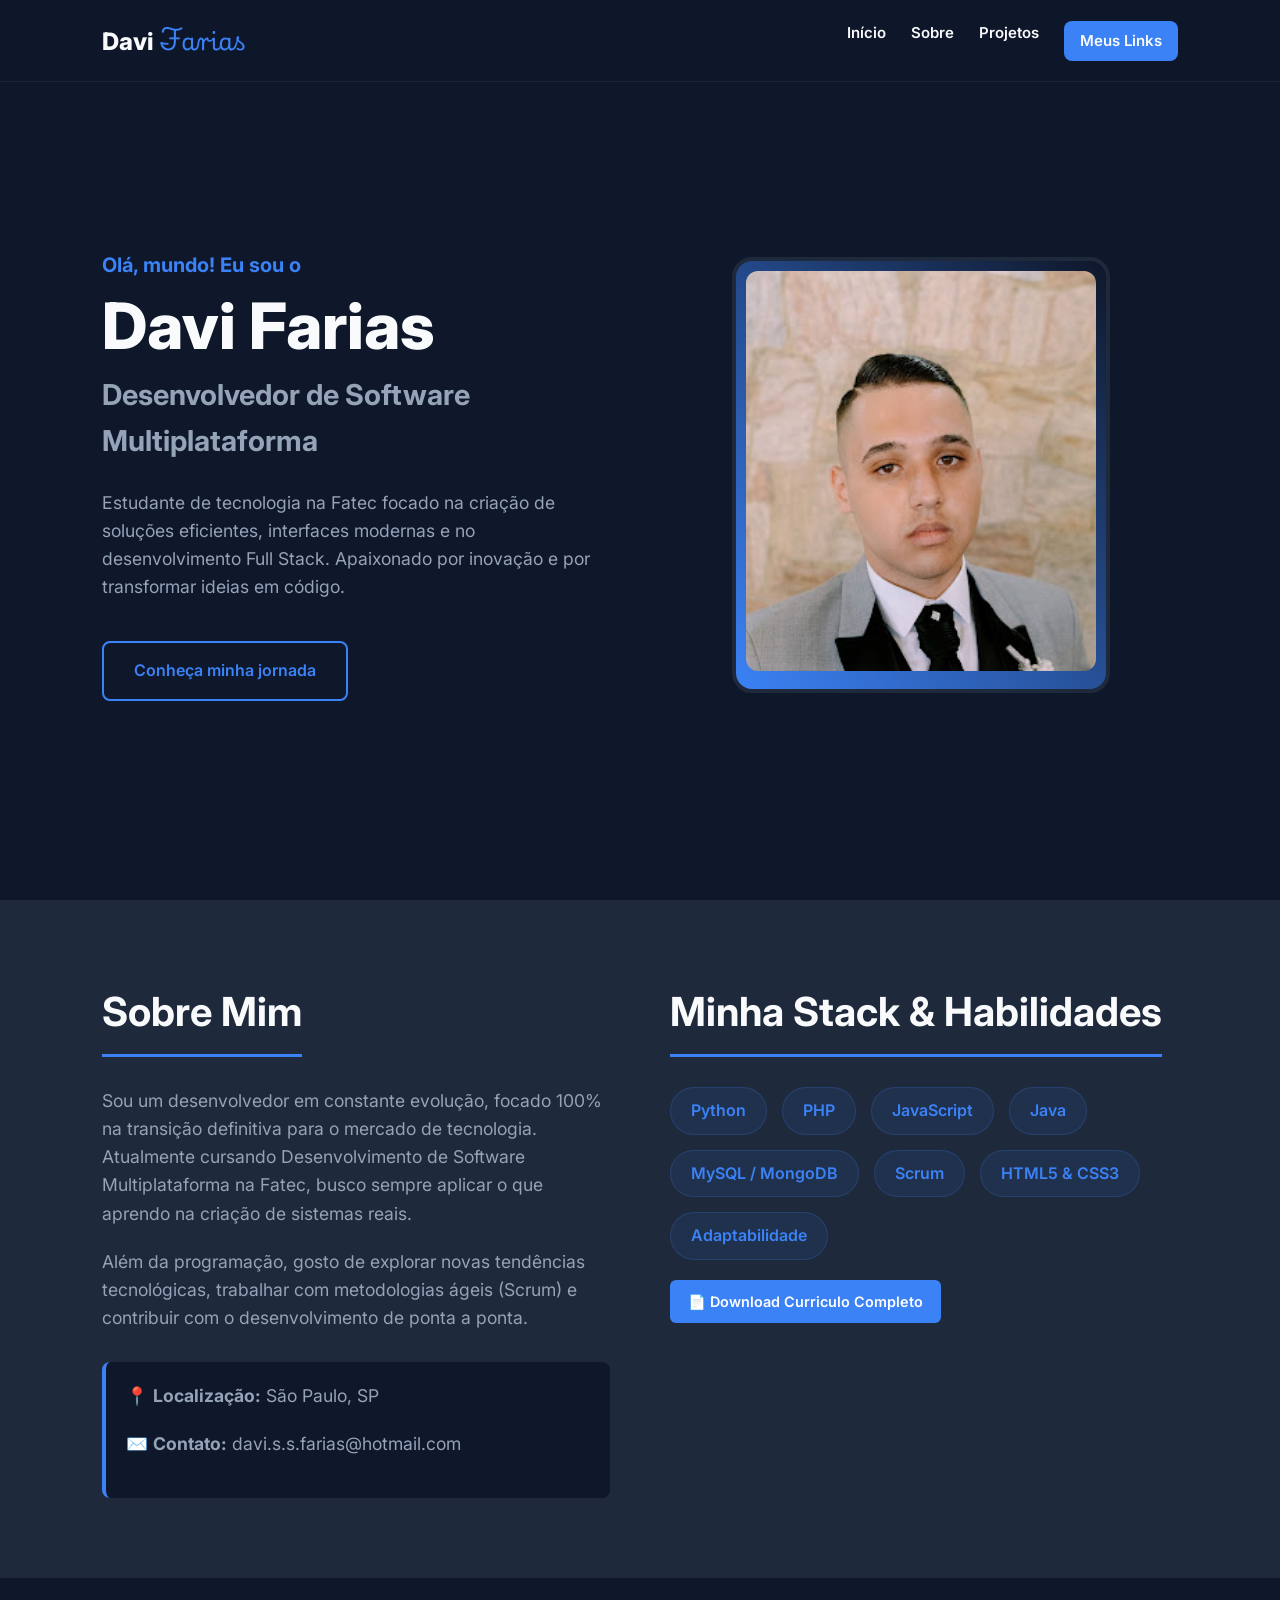
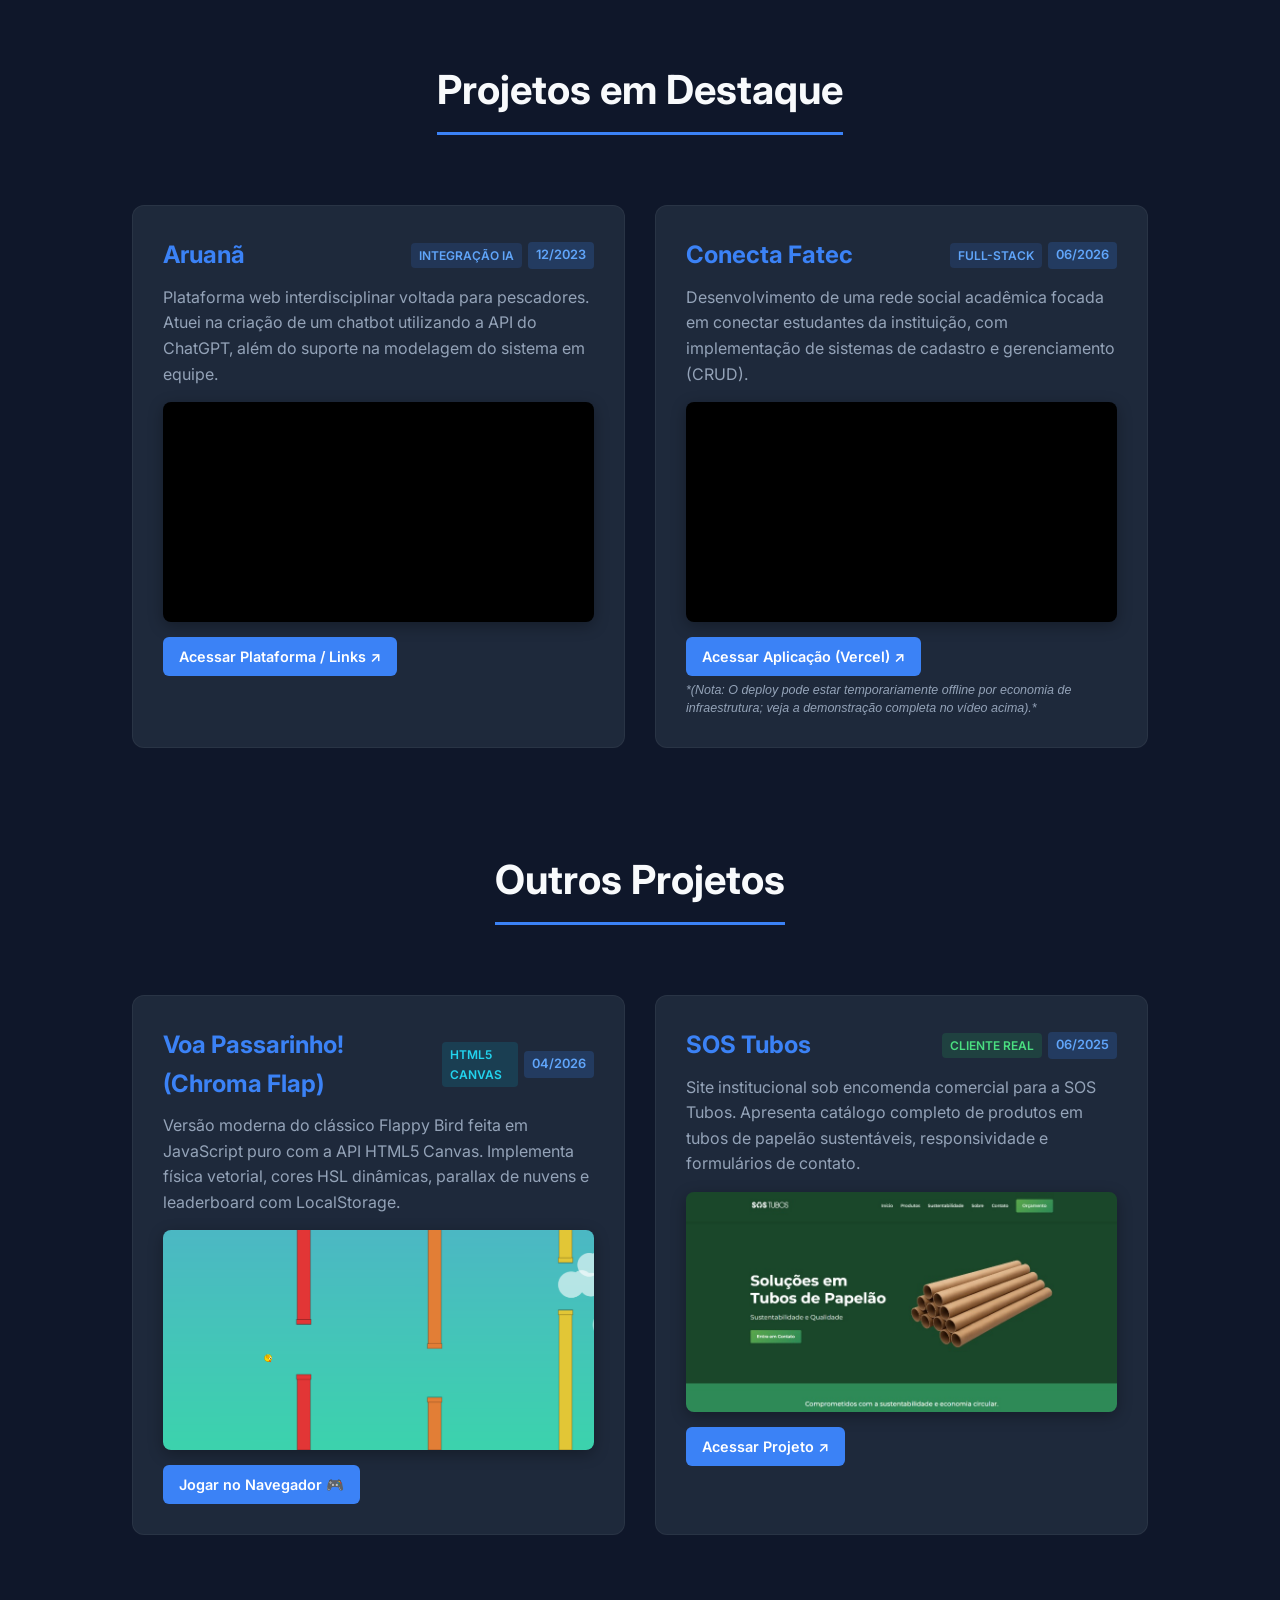
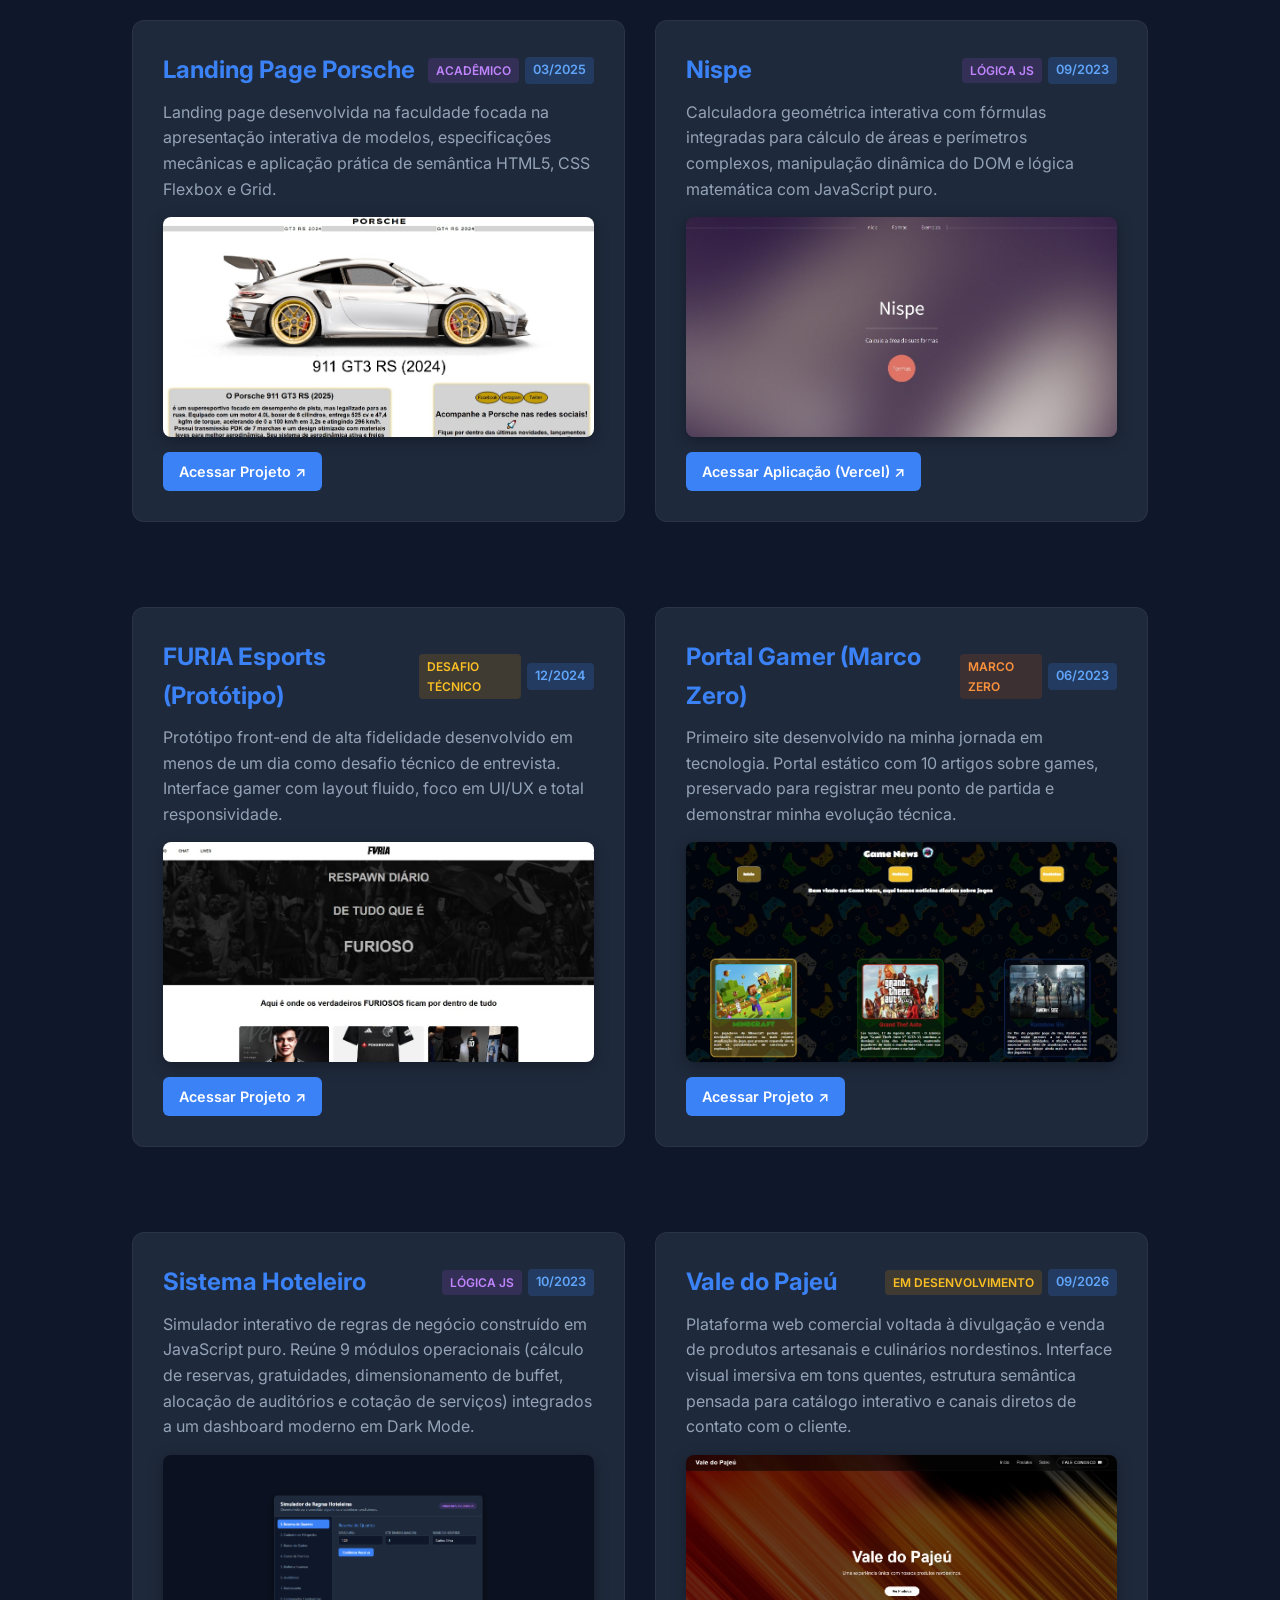
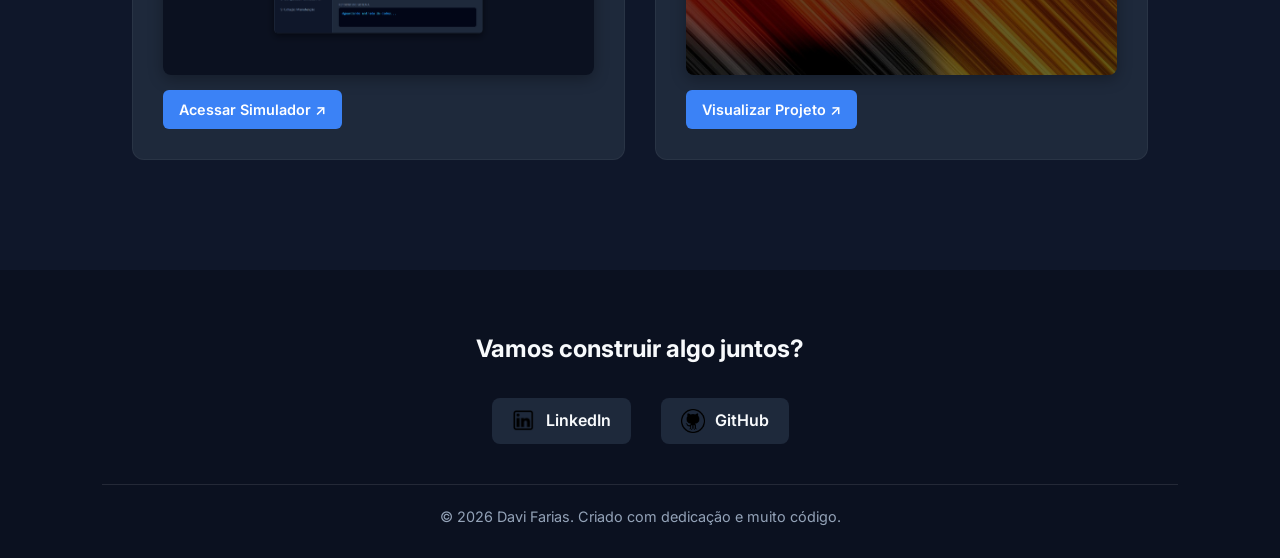
==== commit da99f479: "Feat: area para curriculo e mais dois projetos" ====
--- a/index.html
+++ b/index.html
@@ -1,6 +1,10 @@
 <!DOCTYPE html>
 <html lang="pt-br">
 <head>
+    <meta charset="UTF-8">
+    <meta name="viewport" content="width=device-width, initial-scale=1.0">
+    <title>Portifolio</title>
+</head>
     <meta charset="UTF-8">
     <meta name="viewport" content="width=device-width, initial-scale=1.0">
     <title>Davi Farias | Desenvolvedor de Software</title>
@@ -54,6 +58,7 @@
                     <p>📍 <strong>Localização:</strong> São Paulo, SP</p>
                     <p>✉️ <strong>Contato:</strong> davi.s.s.farias@hotmail.com</p>
                 </div>
+                
             </div>
 
             <div class="coluna-habilidades">
@@ -68,7 +73,14 @@
                     <span class="skill-tag">HTML5 & CSS3</span>
                     <span class="skill-tag">Adaptabilidade</span>
                 </div>
-            </div>
+                    <div style="margin-top: 20px;">
+                        <a href="docs/Currículo-Davi.pdf" download="Curriculo-Davi.pdf" 
+                           style="display: inline-flex; align-items: center; gap: 8px; padding: 10px 18px; background-color: #3b82f6; color: #ffffff; text-decoration: none; border-radius: 6px; font-weight: 600; font-size: 0.9rem; transition: 0.2s;">
+                            📄 Download Curriculo Completo
+                        </a>
+                    </div>
+            </div>
+            
         </div>
     </section>
 
@@ -83,7 +95,10 @@
             <div class="card">
                 <div style="display: flex; justify-content: space-between; align-items: center; margin-bottom: 10px;">
                     <h3 style="margin: 0;">Aruanã</h3>
-                    <span style="font-size: 0.8rem; background: rgba(59, 130, 246, 0.2); color: #60a5fa; padding: 3px 8px; border-radius: 4px; font-weight: 600;">12/2023</span>
+                    <div style="display: flex; gap: 6px; align-items: center;">
+                        <span style="font-size: 0.75rem; background: rgba(59, 130, 246, 0.15); color: #60a5fa; padding: 3px 8px; border-radius: 4px; font-weight: 600; text-transform: uppercase;">Integração IA</span>
+                        <span style="font-size: 0.8rem; background: rgba(59, 130, 246, 0.2); color: #60a5fa; padding: 3px 8px; border-radius: 4px; font-weight: 600;">12/2023</span>
+                    </div>
                 </div>
                 <p>Plataforma web interdisciplinar voltada para pescadores. Atuei na criação de um chatbot utilizando a API do ChatGPT, além do suporte na modelagem do sistema em equipe.</p>
                 
@@ -100,7 +115,10 @@
             <div class="card">
                 <div style="display: flex; justify-content: space-between; align-items: center; margin-bottom: 10px;">
                     <h3 style="margin: 0;">Conecta Fatec</h3>
-                    <span style="font-size: 0.8rem; background: rgba(59, 130, 246, 0.2); color: #60a5fa; padding: 3px 8px; border-radius: 4px; font-weight: 600;">06/2026</span>
+                    <div style="display: flex; gap: 6px; align-items: center;">
+                        <span style="font-size: 0.75rem; background: rgba(59, 130, 246, 0.15); color: #60a5fa; padding: 3px 8px; border-radius: 4px; font-weight: 600; text-transform: uppercase;">Full-Stack</span>
+                        <span style="font-size: 0.8rem; background: rgba(59, 130, 246, 0.2); color: #60a5fa; padding: 3px 8px; border-radius: 4px; font-weight: 600;">06/2026</span>
+                    </div>
                 </div>
                 <p>Desenvolvimento de uma rede social acadêmica focada em conectar estudantes da instituição, com implementação de sistemas de cadastro e gerenciamento (CRUD).</p>
                 
@@ -119,14 +137,17 @@
         <!-- OUTROS PROJETOS -->
         <h2 class="titulo-secao text-center" style="margin-top: 70px;">Outros Projetos</h2>
         
-        <!-- LINHA 1 DE OUTROS PROJETOS -->
+        <!-- LINHA 1 DE OUTROS PROJETOS (PASSARINHO + SOS TUBOS) -->
         <div class="cards-projetos">
 
             <!-- 3. VOA PASSARINHO! -->
             <div class="card">
                 <div style="display: flex; justify-content: space-between; align-items: center; margin-bottom: 10px;">
                     <h3 style="margin: 0;">Voa Passarinho! (Chroma Flap)</h3>
-                    <span style="font-size: 0.8rem; background: rgba(59, 130, 246, 0.2); color: #60a5fa; padding: 3px 8px; border-radius: 4px; font-weight: 600;">04/2026</span>
+                    <div style="display: flex; gap: 6px; align-items: center;">
+                        <span style="font-size: 0.75rem; background: rgba(6, 182, 212, 0.15); color: #22d3ee; padding: 3px 8px; border-radius: 4px; font-weight: 600; text-transform: uppercase;">HTML5 Canvas</span>
+                        <span style="font-size: 0.8rem; background: rgba(59, 130, 246, 0.2); color: #60a5fa; padding: 3px 8px; border-radius: 4px; font-weight: 600;">04/2026</span>
+                    </div>
                 </div>
                 <p>Versão moderna do clássico Flappy Bird feita em JavaScript puro com a API HTML5 Canvas. Implementa física vetorial, cores HSL dinâmicas, parallax de nuvens e leaderboard com LocalStorage.</p>
                 
@@ -143,7 +164,10 @@
             <div class="card">
                 <div style="display: flex; justify-content: space-between; align-items: center; margin-bottom: 10px;">
                     <h3 style="margin: 0;">SOS Tubos</h3>
-                    <span style="font-size: 0.8rem; background: rgba(59, 130, 246, 0.2); color: #60a5fa; padding: 3px 8px; border-radius: 4px; font-weight: 600;">06/2025</span>
+                    <div style="display: flex; gap: 6px; align-items: center;">
+                        <span style="font-size: 0.75rem; background: rgba(34, 197, 94, 0.15); color: #4ade80; padding: 3px 8px; border-radius: 4px; font-weight: 600; text-transform: uppercase;">Cliente Real</span>
+                        <span style="font-size: 0.8rem; background: rgba(59, 130, 246, 0.2); color: #60a5fa; padding: 3px 8px; border-radius: 4px; font-weight: 600;">06/2025</span>
+                    </div>
                 </div>
                 <p>Site institucional sob encomenda comercial para a SOS Tubos. Apresenta catálogo completo de produtos em tubos de papelão sustentáveis, responsividade e formulários de contato.</p>
                 
@@ -158,14 +182,17 @@
 
         </div>
 
-        <!-- LINHA 2 DE OUTROS PROJETOS -->
+        <!-- LINHA 2 DE OUTROS PROJETOS (PORSCHE + NISPE) -->
         <div class="cards-projetos" style="margin-top: 25px;">
 
             <!-- 5. PORSCHE -->
             <div class="card">
                 <div style="display: flex; justify-content: space-between; align-items: center; margin-bottom: 10px;">
                     <h3 style="margin: 0;">Landing Page Porsche</h3>
-                    <span style="font-size: 0.8rem; background: rgba(59, 130, 246, 0.2); color: #60a5fa; padding: 3px 8px; border-radius: 4px; font-weight: 600;">03/2025</span>
+                    <div style="display: flex; gap: 6px; align-items: center;">
+                        <span style="font-size: 0.75rem; background: rgba(168, 85, 247, 0.15); color: #c084fc; padding: 3px 8px; border-radius: 4px; font-weight: 600; text-transform: uppercase;">Acadêmico</span>
+                        <span style="font-size: 0.8rem; background: rgba(59, 130, 246, 0.2); color: #60a5fa; padding: 3px 8px; border-radius: 4px; font-weight: 600;">03/2025</span>
+                    </div>
                 </div>
                 <p>Landing page desenvolvida na faculdade focada na apresentação interativa de modelos, especificações mecânicas e aplicação prática de semântica HTML5, CSS Flexbox e Grid.</p>
                 
@@ -182,7 +209,10 @@
             <div class="card">
                 <div style="display: flex; justify-content: space-between; align-items: center; margin-bottom: 10px;">
                     <h3 style="margin: 0;">Nispe</h3>
-                    <span style="font-size: 0.8rem; background: rgba(59, 130, 246, 0.2); color: #60a5fa; padding: 3px 8px; border-radius: 4px; font-weight: 600;">09/2023</span>
+                    <div style="display: flex; gap: 6px; align-items: center;">
+                        <span style="font-size: 0.75rem; background: rgba(168, 85, 247, 0.15); color: #c084fc; padding: 3px 8px; border-radius: 4px; font-weight: 600; text-transform: uppercase;">Lógica JS</span>
+                        <span style="font-size: 0.8rem; background: rgba(59, 130, 246, 0.2); color: #60a5fa; padding: 3px 8px; border-radius: 4px; font-weight: 600;">09/2023</span>
+                    </div>
                 </div>
                 <p>Calculadora geométrica interativa com fórmulas integradas para cálculo de áreas e perímetros complexos, manipulação dinâmica do DOM e lógica matemática com JavaScript puro.</p>
                 
@@ -204,7 +234,10 @@
             <div class="card">
                 <div style="display: flex; justify-content: space-between; align-items: center; margin-bottom: 10px;">
                     <h3 style="margin: 0;">FURIA Esports (Protótipo)</h3>
-                    <span style="font-size: 0.8rem; background: rgba(59, 130, 246, 0.2); color: #60a5fa; padding: 3px 8px; border-radius: 4px; font-weight: 600;">12/2024</span>
+                    <div style="display: flex; gap: 6px; align-items: center;">
+                        <span style="font-size: 0.75rem; background: rgba(245, 158, 11, 0.15); color: #fbbf24; padding: 3px 8px; border-radius: 4px; font-weight: 600; text-transform: uppercase;">Desafio Técnico</span>
+                        <span style="font-size: 0.8rem; background: rgba(59, 130, 246, 0.2); color: #60a5fa; padding: 3px 8px; border-radius: 4px; font-weight: 600;">12/2024</span>
+                    </div>
                 </div>
                 <p>Protótipo front-end de alta fidelidade desenvolvido em menos de um dia como desafio técnico de entrevista. Interface gamer com layout fluido, foco em UI/UX e total responsividade.</p>
                 
@@ -221,7 +254,10 @@
             <div class="card">
                 <div style="display: flex; justify-content: space-between; align-items: center; margin-bottom: 10px;">
                     <h3 style="margin: 0;">Portal Gamer (Marco Zero)</h3>
-                    <span style="font-size: 0.8rem; background: rgba(59, 130, 246, 0.2); color: #60a5fa; padding: 3px 8px; border-radius: 4px; font-weight: 600;">06/2023</span>
+                    <div style="display: flex; gap: 6px; align-items: center;">
+                        <span style="font-size: 0.75rem; background: rgba(234, 88, 12, 0.15); color: #fb923c; padding: 3px 8px; border-radius: 4px; font-weight: 600; text-transform: uppercase;">Marco Zero</span>
+                        <span style="font-size: 0.8rem; background: rgba(59, 130, 246, 0.2); color: #60a5fa; padding: 3px 8px; border-radius: 4px; font-weight: 600;">06/2023</span>
+                    </div>
                 </div>
                 <p>Primeiro site desenvolvido na minha jornada em tecnologia. Portal estático com 10 artigos sobre games, preservado para registrar meu ponto de partida e demonstrar minha evolução técnica.</p>
                 
@@ -231,6 +267,51 @@
 
                 <div style="margin-top: 15px;">
                     <a href="https://davifariass.github.io/index/" target="_blank" style="display: inline-block; padding: 8px 16px; background-color: #3b82f6; color: #ffffff; text-decoration: none; border-radius: 6px; font-weight: 600; font-size: 0.9rem;">Acessar Projeto ↗</a>
+                </div>
+            </div>
+
+        </div>
+
+        <!-- LINHA 4 DE OUTROS PROJETOS (HOTEL + VALE DO PAJEÚ) -->
+        <div class="cards-projetos" style="margin-top: 25px;">
+
+            <!-- 9. HOTEL (SIMULADOR DE REGRAS) -->
+            <div class="card">
+                <div style="display: flex; justify-content: space-between; align-items: center; margin-bottom: 10px;">
+                    <h3 style="margin: 0;">Sistema Hoteleiro</h3>
+                    <div style="display: flex; gap: 6px; align-items: center;">
+                        <span style="font-size: 0.75rem; background: rgba(168, 85, 247, 0.15); color: #c084fc; padding: 3px 8px; border-radius: 4px; font-weight: 600; text-transform: uppercase;">Lógica JS</span>
+                        <span style="font-size: 0.8rem; background: rgba(59, 130, 246, 0.2); color: #60a5fa; padding: 3px 8px; border-radius: 4px; font-weight: 600;">10/2023</span>
+                    </div>
+                </div>
+                <p>Simulador interativo de regras de negócio construído em JavaScript puro. Reúne 9 módulos operacionais (cálculo de reservas, gratuidades, dimensionamento de buffet, alocação de auditórios e cotação de serviços) integrados a um dashboard moderno em Dark Mode.</p>
+                
+                <div style="margin-top: 15px; border-radius: 8px; overflow: hidden; box-shadow: 0 4px 15px rgba(0,0,0,0.3); height: 220px;">
+                    <img src="img/hotel.png" alt="Simulador Hoteleiro em JavaScript" style="width: 100%; height: 100%; object-fit: cover; display: block;">
+                </div>
+
+                <div style="margin-top: 15px;">
+                    <a href="https://davifariass.github.io/Hotel/codigos/index.html" target="_blank" style="display: inline-block; padding: 8px 16px; background-color: #3b82f6; color: #ffffff; text-decoration: none; border-radius: 6px; font-weight: 600; font-size: 0.9rem;">Acessar Simulador ↗</a>
+                </div>
+            </div>
+
+            <!-- 10. VALE DO PAJEÚ -->
+            <div class="card">
+                <div style="display: flex; justify-content: space-between; align-items: center; margin-bottom: 10px;">
+                    <h3 style="margin: 0;">Vale do Pajeú</h3>
+                    <div style="display: flex; gap: 6px; align-items: center;">
+                        <span style="font-size: 0.75rem; background: rgba(245, 158, 11, 0.15); color: #fbbf24; padding: 3px 8px; border-radius: 4px; font-weight: 600; text-transform: uppercase;">Em Desenvolvimento</span>
+                        <span style="font-size: 0.8rem; background: rgba(59, 130, 246, 0.2); color: #60a5fa; padding: 3px 8px; border-radius: 4px; font-weight: 600;">09/2026</span>
+                    </div>
+                </div>
+                <p>Plataforma web comercial voltada à divulgação e venda de produtos artesanais e culinários nordestinos. Interface visual imersiva em tons quentes, estrutura semântica pensada para catálogo interativo e canais diretos de contato com o cliente.</p>
+                
+                <div style="margin-top: 15px; border-radius: 8px; overflow: hidden; box-shadow: 0 4px 15px rgba(0,0,0,0.3); height: 220px;">
+                    <img src="img/vale-do-pajeu.jfif" alt="Landing Page Vale do Pajeú" style="width: 100%; height: 100%; object-fit: cover; display: block;">
+                </div>
+
+                <div style="margin-top: 15px;">
+                    <a href="https://davifariass.github.io/Vale-Do-Pajeu/#inicio" target="_blank" style="display: inline-block; padding: 8px 16px; background-color: #3b82f6; color: #ffffff; text-decoration: none; border-radius: 6px; font-weight: 600; font-size: 0.9rem;">Visualizar Projeto ↗</a>
                 </div>
             </div>
 
